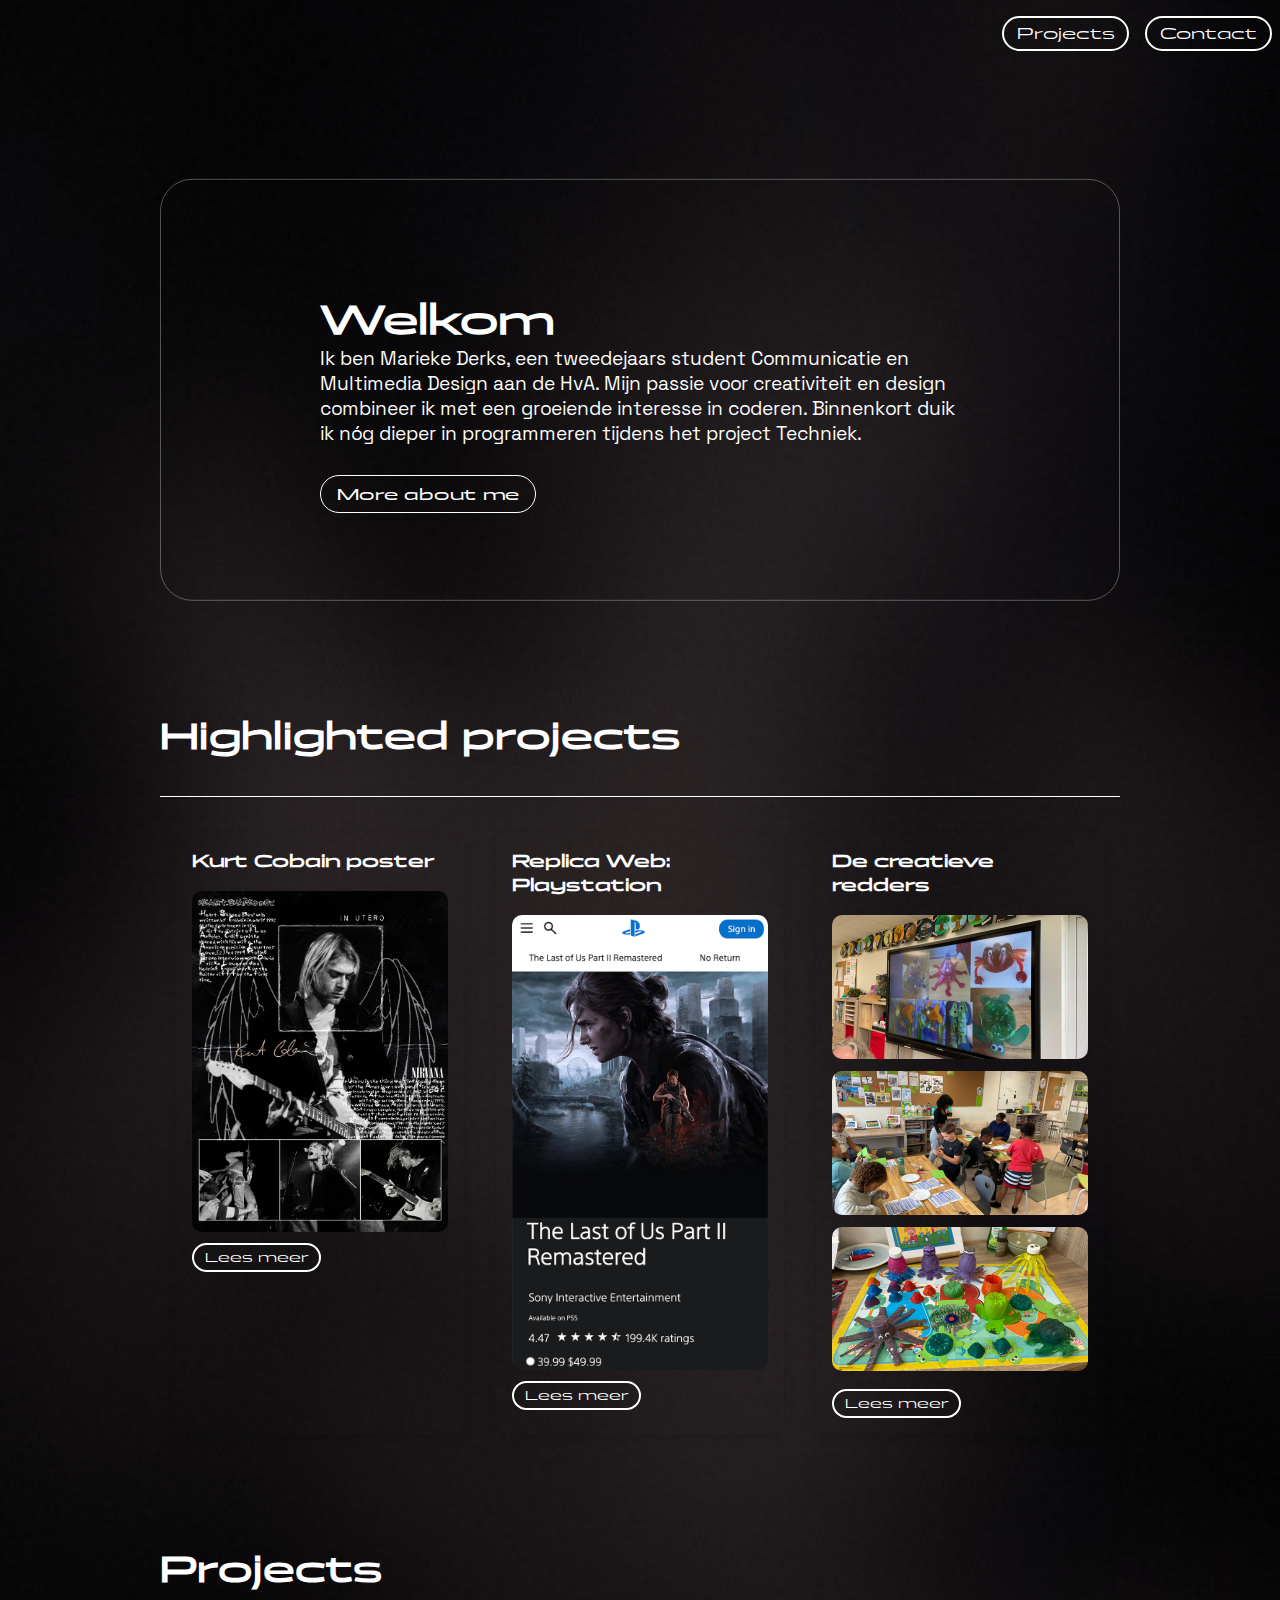
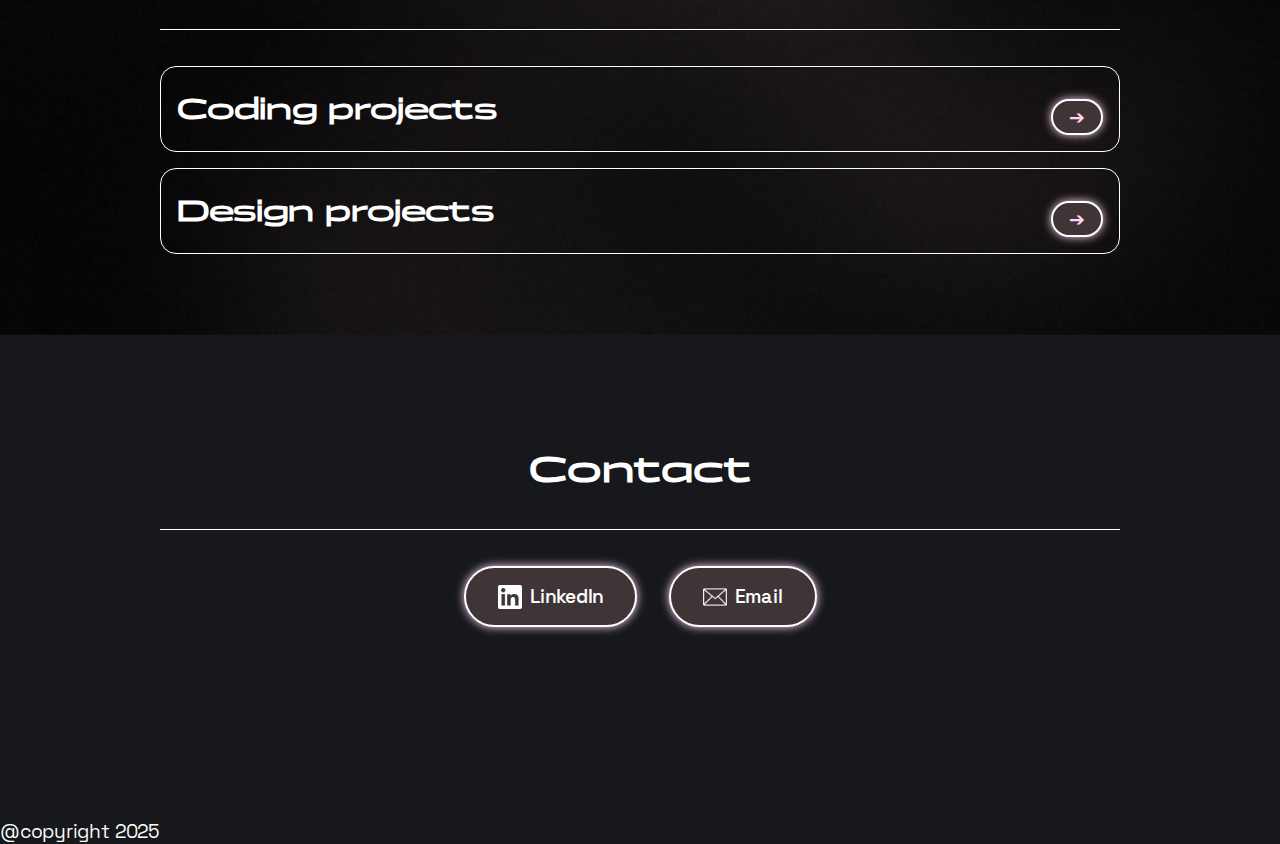
==== index.html @ bd94a8ba "gallery etc" ====
<!DOCTYPE html>
<html lang="en">
<head>
  <meta charset="UTF-8">
  <meta name="viewport" content="width=device-width, initial-scale=1.0">
  <title>Portfolio Marieke Derks</title>
  <link href="./styles/styles.css" rel="stylesheet">
</head>
<body>
  <header>
    <nav>
      <a href="#projects-section">Projects</a>
      <a href="#contact-section">Contact</a>
    </nav>
  </header>
  <main>
    <!--<section class="me">
      <div>
        <h1>Wie ben ik?</h1>
        <p>Hoi! Ik ben Marieke Derks, 19 jaar en tweedejaars student Communicatie en Multimedia Design aan de HvA. Mijn passie voor creativiteit en design combineer ik met een groeiende interesse in coderen. Binnenkort duik ik nóg dieper in programmeren tijdens het project Techniek.</p>
        <p>Ik haal inspiratie uit verhalen in cinema, boeken, games en muziek – alles wat een verhaal vertelt, fascineert me. Naast design en storytelling teken ik graag en leg ik momenten vast in mijn favoriete storymode games. Hieronder deel ik een paar van mijn favoriete captures. <br><br>Daarnaast beheer ik samen met anderen het social media account van mijn volleybalvereniging.</p>
      </div>
      <img class="profile" src="./images/cat-hat.jpg" alt="test">
    </section> -->

    <section class="intro">

      <video playsinline loop autoplay muted src="./media/intro-video.mp4"></video>
      <img src="#" alt="">
      <h1>Welkom</h1>
      <p>Ik ben Marieke Derks, een tweedejaars student Communicatie en Multimedia Design aan de HvA. Mijn passie voor creativiteit en design combineer ik met een groeiende interesse in coderen. Binnenkort duik ik nóg dieper in programmeren tijdens het project Techniek.</p>

      <a href="aboutme.html">More about me</a>

    </section>

    <!--<button id="toggle-carousel">My game captures</button>
    <div id="carousel-container" class="dropdown">
      <div class="carousel">
        <div class="carousel-item"><img src="./images/tlou-capture-bloater.JPG" alt="Hobby 1"></div>
        <div class="carousel-item"><img src="./images/tlou-capture-red.JPG" alt="Hobby 2"></div>
        <div class="carousel-item"><img src="./images/tlou-capture-wolf.JPG" alt="Hobby 3"></div>
        <div class="carousel-item"><img src="./images/rdr2-capture-horse.JPG" alt="Hobby 4"></div>
        <div class="carousel-item"><img src="./images/rdr2-capture-fire.JPG" alt="Hobby 5"></div>
        <div class="carousel-item"><img src="./images/rdr2-capture-fire2.JPG" alt="Hobby 6"></div>
        <div class="carousel-item"><img src="./images/rdr2-capture-moon.JPG" alt="Hobby 7"></div>
      </div>
      <button class="carousel-control prev">❮</button>
      <button class="carousel-control next">❯</button>
    </div>-->

    <section class="highlights">
      <h2>Highlighted projects</h2>
      <div class="projects">
        <div>
          <h3>Kurt Cobain poster</h3>
          <img src="./images/kurt-cobain_grunge.jpg" alt="kurt cobain poster">
          <button class="open-dialog" data-dialog="dialog-kurt">Lees meer</button>
          <dialog id="dialog-kurt" class="dialog">
            <div class="dialog-content">
              <button class="close-dialog">&times;</button>
              <h3>Kurt Cobain poster</h3>
              <p>Vak: Ontwerpgeschiedenis
                <br><br>Tijdens dit vak maakte ik een boekje vol theorie, opdrachten en sketchnotes over verschillende kunststromingen. Een van de opdrachten was het ontwerpen van een poster van een favoriete artiest binnen een gekozen stroming. Ik koos voor Kurt Cobain en creëerde een poster in de grunge-stijl. Dit ontwerp blijft een van mijn persoonlijke favorieten, en ik toon het hier met trots.</p>
            </div>
          </dialog>
        </div>
        <div>
          <h3>Replica Web: Playstation</h3>
          <img src="./images/playstation-replica.png" alt="my playstation site version">
          <button class="open-dialog" data-dialog="dialog-playstation">Lees meer</button>
          <dialog id="dialog-playstation" class="dialog">
            <div class="dialog-content">
              <button class="close-dialog">&times;</button>
              <h3>Replica Web: Playstation</h3>
              <p>Vak: Frontend development
                <br><br>In het tweede jaar van mijn studie combineerde ik HTML, CSS en JavaScript om een bestaande website na te maken. Ik koos de PlayStation-website, met de focus op de pagina's van de game The Last of Us. Ik begon met een mobiele versie en koos ervoor om de site responsive te maken, zodat deze op verschillende schermformaten goed functioneert. Dit project gaf mij een diepgaand inzicht in responsive design en de praktische toepassing ervan in moderne webontwikkeling.</p>
            </div>
          </dialog>
        </div>
        <div>
          <h3>De creatieve redders</h3>
          <img src="./images/workshop1.jpeg" alt="creatieve redders project">
          <img src="./images/workshop2.jpeg" alt="creatieve redders project">
          <img src="./images/workshop4.jpg" alt="creatieve redders project">
          <button class="open-dialog" data-dialog="dialog-redders">Lees meer</button>
          <dialog id="dialog-redders" class="dialog">
            <div class="dialog-content">
              <button class="close-dialog">&times;</button>
              <h3>De creatieve redders</h3>
              <p>Vak: Passieproject <br> <br>
                Het Passieproject was een unieke uitdaging, waarbij de focus minder lag op coderen of vormgeven en meer op conceptontwikkeling en prototyping. Samen met drie medestudenten ontwikkelde ik De Creatieve Redders, een initiatief om bovenbouwleerlingen op basisscholen te leren knutselen met afvalmaterialen. Ons doel was kinderen bewust te maken van duurzaamheid en hen aan te moedigen creativiteit in te zetten voor een goed doel.
                <br>Voor de uitvoering bezochten we een basisschool, waar we workshops gaven. Als eindexpositie transformeerden we een kleine kamer in een "zee" vol knutselwerken van afval, zoals dieren gemaakt van plastic. Deze tentoonstelling diende als inspiratie voor scholen om ons programma te adopteren. Het was een intens project van drie weken, maar een waar ik met trots op terugkijk.</p>
            </div>
          </dialog>
        </div>
      </div>
    </section>

    <section id="projects-section" class="allprojects">
      <h2>Projects</h2>

      <div>
        <h3>Coding projects</h3>
        <a href="code.html" class="button"></a>
      </div>

      <div>
        <h3>Design projects</h3>
        <a href="design.html" class="button"></a>
      </div>
    </section>

  </main>

  <footer>

    <section id="contact-section" class="contact">
      <h2>Contact</h2>
      <div class="contact-links">
        <a href="https://www.linkedin.com/in/marieke-derks" target="_blank" class="contact-link">
          <img src="./images/linked-in-white.png" alt="LinkedIn">
          <p>LinkedIn</p>
        </a>
        <a href="mailto:marieke.derks@example.com" class="contact-link">
          <img src="./images/mail-white-icon.png" alt="Email">
          <p>Email</p>
        </a>
      </div>

    </section>

    <p>@copyright 2025</p>

  </footer>

  <script defer src="./script/script.js"></script>
</body>
</html>
---- styles/styles.css ----
*,
::after,
::before {
  box-sizing: border-box;
  margin: 0;
  padding: 0
}
html {
  scroll-behavior: smooth
}
body {
  background-image: url('../images/background-dark.png');
  background-size: cover;
  background-repeat: no-repeat;
  background-attachment: fixed;
  color: #fff;
  opacity: 0;
  animation: fadeInUp 1s ease-in-out forwards
}
img {
  width: 100%
}
@font-face {
  font-family: Panchang-Extralight;
  src: url('../fonts/Panchang-Extralight.woff2') format('woff2'),url('../fonts/Panchang-Extralight.woff') format('woff'),url('../fonts/Panchang-Extralight.ttf') format('truetype');
  font-weight: 200;
  font-display: swap;
  font-style: normal
}
@font-face {
  font-family: Panchang-Light;
  src: url('../fonts/Panchang-Light.woff2') format('woff2'),url('../fonts/Panchang-Light.woff') format('woff'),url('../fonts/Panchang-Light.ttf') format('truetype');
  font-weight: 300;
  font-display: swap;
  font-style: normal
}
@font-face {
  font-family: Panchang-Regular;
  src: url('../fonts/Panchang-Regular.woff2') format('woff2'),url('../fonts/Panchang-Regular.woff') format('woff'),url('../fonts/Panchang-Regular.ttf') format('truetype');
  font-weight: 400;
  font-display: swap;
  font-style: normal
}
@font-face {
  font-family: Panchang-Medium;
  src: url('../fonts/Panchang-Medium.woff2') format('woff2'),url('../fonts/Panchang-Medium.woff') format('woff'),url('../fonts/Panchang-Medium.ttf') format('truetype');
  font-weight: 500;
  font-display: swap;
  font-style: normal
}
@font-face {
  font-family: Panchang-Semibold;
  src: url('../fonts/Panchang-Semibold.woff2') format('woff2'),url('../fonts/Panchang-Semibold.woff') format('woff'),url('../fonts/Panchang-Semibold.ttf') format('truetype');
  font-weight: 600;
  font-display: swap;
  font-style: normal
}
@font-face {
  font-family: Panchang-Bold;
  src: url('../fonts/Panchang-Bold.woff2') format('woff2'),url('../fonts/Panchang-Bold.woff') format('woff'),url('../fonts/Panchang-Bold.ttf') format('truetype');
  font-weight: 700;
  font-display: swap;
  font-style: normal
}
@font-face {
  font-family: Panchang-Extrabold;
  src: url('../fonts/Panchang-Extrabold.woff2') format('woff2'),url('../fonts/Panchang-Extrabold.woff') format('woff'),url('../fonts/Panchang-Extrabold.ttf') format('truetype');
  font-weight: 800;
  font-display: swap;
  font-style: normal
}
@font-face {
  font-family: Panchang-Variable;
  src: url('../fonts/Panchang-Variable.woff2') format('woff2'),url('../fonts/Panchang-Variable.woff') format('woff'),url('../fonts/Panchang-Variable.ttf') format('truetype');
  font-weight: 200 800;
  font-display: swap;
  font-style: normal
}
@font-face {
  font-family: SpaceGrotesk-Light;
  src: url('../fonts/SpaceGrotesk-Light.woff2') format('woff2'),url('../fonts/SpaceGrotesk-Light.woff') format('woff'),url('../fonts/SpaceGrotesk-Light.ttf') format('truetype');
  font-weight: 300;
  font-display: swap;
  font-style: normal
}
@font-face {
  font-family: SpaceGrotesk-Regular;
  src: url('../fonts/SpaceGrotesk-Regular.woff2') format('woff2'),url('../fonts/SpaceGrotesk-Regular.woff') format('woff'),url('../fonts/SpaceGrotesk-Regular.ttf') format('truetype');
  font-weight: 400;
  font-display: swap;
  font-style: normal
}
@font-face {
  font-family: SpaceGrotesk-Medium;
  src: url('../fonts/SpaceGrotesk-Medium.woff2') format('woff2'),url('../fonts/SpaceGrotesk-Medium.woff') format('woff'),url('../fonts/SpaceGrotesk-Medium.ttf') format('truetype');
  font-weight: 500;
  font-display: swap;
  font-style: normal
}
@font-face {
  font-family: SpaceGrotesk-SemiBold;
  src: url('../fonts/SpaceGrotesk-SemiBold.woff2') format('woff2'),url('../fonts/SpaceGrotesk-SemiBold.woff') format('woff'),url('../fonts/SpaceGrotesk-SemiBold.ttf') format('truetype');
  font-weight: 600;
  font-display: swap;
  font-style: normal
}
@font-face {
  font-family: SpaceGrotesk-Bold;
  src: url('../fonts/SpaceGrotesk-Bold.woff2') format('woff2'),url('../fonts/SpaceGrotesk-Bold.woff') format('woff'),url('../fonts/SpaceGrotesk-Bold.ttf') format('truetype');
  font-weight: 700;
  font-display: swap;
  font-style: normal
}
@font-face {
  font-family: SpaceGrotesk-Variable;
  src: url('../fonts/SpaceGrotesk-Variable.woff2') format('woff2'),url('../fonts/SpaceGrotesk-Variable.woff') format('woff'),url('../fonts/SpaceGrotesk-Variable.ttf') format('truetype');
  font-weight: 300 700;
  font-display: swap;
  font-style: normal
}
a.button,
button {
  background: 0 0;
  margin-top: .5em;
  border: 2px solid #fff;
  padding: .3em .8em;
  border-radius: 1.5em;
  color: #fff;
  text-decoration: none;
  transition: .3s
}
a.button:hover,
button:hover {
  background-color: #fff;
  color: #000
}
header nav {
  display: flex;
  justify-content: flex-end
}
header nav a {
  font-family: Panchang-Regular,Arial;
  font-size: 1em;
  background: 0 0;
  border: 2px solid #fff;
  margin: 1em .5em;
  padding: .3em .8em;
  border-radius: 1.5em;
  color: #fff;
  text-decoration: none;
  transition: .3s
}
header nav a:hover {
  background-color: #fff;
  color: #000
}
header nav .home-button {
  margin-right: auto
}
.home-button a:hover {
  color: #000
}
.home-button a {
  text-decoration: none;
  color: #fff;
  border: none;
  padding: 0
}
@media (max-width:768px) {
  header nav {
    margin: .5em
  }
  header nav a {
    margin: .5em .3em;
    padding: .5em .8em
  }
  header nav .home-button {
    margin-left: 0
  }
}
@media (max-width:375px) {
  header nav a {
    font-size: .875em;
    padding: .3em .6em;
    margin: .3em .2em
  }
  a.button,
  button {
    font-size: .875em;
    padding: .3em .6em
  }
}
h1,
h2,
h3 {
  font-family: Panchang-Medium ,Arial;
}
h1 {
  font-size: clamp(1.25rem, 3vw + 1rem, 2.5rem)
}
h2 {
  font-size: clamp(1.125rem, 2.5vw + 1rem, 2.25rem)
}
h3 {
  font-size: clamp(1rem, 2.5vw + .5rem, 1.8rem)
}
p {
  font-family: SpaceGrotesk-Regular,Arial;
  font-size: clamp(.875rem, 2vw + .5rem, 1.2rem)
}
button {
  font-family: Panchang-Regular,Arial
}
.intro{
  position: relative;
  padding: 6em 10em;
  border-radius: 3em;
}
.intro p{
  margin-bottom: 2em;
}

.intro a{
  text-decoration: none;
  font-family: Panchang-Medium, Arial;
  border: 1px solid #fff;
  border-radius: 2em;
  padding: .5em 1em;
  color: #fff;
  transition: 300ms;
}

.intro a:hover{
  background-color: #fff;
  color: #000;
}

.intro video{
  position: absolute;
  top: 50%;
  left: 50%;
  transform: translate(-50%, -50%);
  width: 100%;
  height: 100%;
  object-fit: cover;
  z-index: -1;
  opacity: 0.3;
  border-radius: 2em;
  border: 1px solid #fff;
}

@media (max-width: 768px) {
  .intro {
    padding: 4em 2em;
    border-radius: 2em;
  }

  .intro p {
    margin-bottom: 1.5em;
  }

  .intro a {
    padding: .4em .8em;
  }

  .intro video {
    border-radius: 2em;
  }
}

@media (max-width: 375px) {
  .intro {
    padding: 3em 2em;
    border-radius: 1em;
  }

  .intro p {
    margin-bottom: 1em;
  }

  .intro a {
    padding: .3em .6em;
    font-size: .8em;
  }

  .intro video {
    border-radius: 1em;
  }
}

.gallery{
  display: grid;
  grid-template-columns: repeat(2, 1fr);
  grid-template-rows: repeat(3, 1fr);
  grid-column-gap: 0px;
  grid-row-gap: 0px;
}

.gallery img{
  width: 50%;
}

* {
  margin: 0;
  padding: 0;
  box-sizing: border-box;
}
body {
  font-family: "Space Grotesk", sans-serif;
  background-color: #16181b;
}
.container {
  display: flex;
  align-items: center;
  justify-content: center;
  gap: 3rem;
  flex-flow: column;
  position: relative;
  padding: 5em 10em;
  margin: 0;
}
.carousel2 {
  display: flex;
  flex-wrap: nowrap;
  justify-content: center;
  align-items: center;
  transform-style: preserve-3d;
  transform: perspective(1000px);
}
.carousel2 .item {
  width: 20%;
  height: 250px;
  max-width: 250px;
  /* background-color: white; */
  margin: 2px;
  transition: 0.5s;
  object-fit: cover;
  filter: brightness(1);
}
.carousel2 .item:hover {
  filter: brightness(1);
  transform: translateZ(170px) scaleY(1.2);
  
}
.carousel2 .item:hover + * {
  filter: brightness(0.6);
  transform: translateZ(120px) rotateY(25deg);
}
.carousel2 .item:hover + * + * {
  filter: brightness(0.4);
  transform: translateZ(50px) rotateY(15deg);
}
.carousel2 .item:has(+ *:hover) {
  filter: brightness(0.6);
  transform: translateZ(120px) rotateY(-25deg);
}
.carousel2 .item:has(+ * + *:hover) {
  filter: brightness(0.4);
  transform: translateZ(50px) rotateY(-15deg);
}


.gallery img:nth-of-type(1){
  grid-area: 1 / 2 / 2 / 3;
}

.gallery img:nth-of-type(2){
  grid-area: 1 / 1 / 4 / 2;
}

.gallery img:nth-of-type(3){
  grid-area: 2 / 2 / 3 / 3;
}

.gallery img:nth-of-type(4){
  grid-area: 3 / 2 / 4 / 3;
}



.me {
  margin: 5em 10em;
  margin-bottom: 2em;
  position: relative;
  display: flex;
  align-items: center;
  justify-content: space-between
}
.me p {
  margin-top: 1em
}
.me button {
  background: 0 0;
  border: 2px solid #fff;
  margin: 1.5em 0;
  padding: .5em 1em;
  border-radius: 1.5em;
  color: #fff;
  transition: .3s;
  position: relative;
  cursor: pointer
}
.me .profile {
  max-width: 200px;
  border-radius: 50%;
  margin-left: 2em
}
#carousel-container {
  margin: 1em 10em
}
#toggle-carousel {
  margin: 0 12em
}
@media (max-width:768px) {
  .me, .intro {
    margin: 2em;
    flex-direction: column;
    align-items: center
  }
  .me > .profile {
    margin-top: 2em;
    margin-left: 0em;
    margin-bottom: 1em
  }
  .me button {
    margin: 1em 0;
    padding: .5em
  }
  #carousel-container,
  #toggle-carousel {
    margin: 2em
  }
  .carousel-item img {
    width: 100%;
    height: auto
  }
  .highlights {
    flex-direction: column;
    margin: 2em
  }
  .highlights div {
    margin: 1em 0
  }
}

#toggle-carousel {
  background: 0 0;
  border: 2px solid #fff;
  padding: .5em 1em;
  border-radius: 1.5em;
  color: #fff;
  transition: .3s;
  position: relative;
  cursor: pointer;
  display: flex;
  align-items: center;
  justify-content: space-between
}
#toggle-carousel::after {
  content: '';
  border: solid #fff;
  border-width: 0 2px 2px 0;
  display: inline-block;
  padding: 3px;
  margin-left: .5em;
  transform: rotate(-135deg)
}
#toggle-carousel.active {
  background-color: #fff;
  color: #000
}
#toggle-carousel.active::after {
  transform: rotate(45deg);
  border-color: #000
}
.dropdown {
  display: none;
  position: relative;
  margin-top: 1em;
  opacity: 0;
  transform: translateY(-20px);
  transition: opacity .5s ease-in-out,transform .5s ease-in-out
}
.dropdown.active {
  display: block;
  opacity: 1;
  transform: translateY(0)
}
.carousel {
  display: flex;
  overflow: hidden;
  width: 100%;
  position: relative
}
.carousel-item {
  min-width: 100%;
  transition: transform .5s ease
}
.carousel-control {
  background: 0 0;
  border: 2px solid #fff;
  color: #fff;
  padding: .5em 1em;
  border-radius: 1.5em;
  transition: .3s;
  position: absolute;
  top: 50%;
  transform: translateY(-50%);
  cursor: pointer;
  z-index: 1
}
.carousel-control:hover {
  background-color: #fff;
  color: #000
}
.carousel-control.prev {
  left: 0
}
.carousel-control.next {
  right: 0
}
@keyframes fadeInUp {
  from {
    opacity: 0;
    transform: translateY(20px)
  }
  to {
    opacity: 1;
    transform: translateY(0)
  }
}
section {
  margin: 5em 10em;
  margin-top: 7em
}
.highlights h2 {
  margin-bottom: 1em;
  border-bottom: 1px solid #fff;
  padding-bottom: 1em
}
.highlights h3 {
  font-size: 1.1em;
  margin-bottom: 1em
}
.highlights .projects {
  display: flex;
  justify-content: space-between
}
.highlights .projects > div {
  flex: 1;
  margin: 0 1em;
  padding: 1em;
  border-radius: 10px;
  box-shadow: 0 4px 8px rgba(0,0,0,.1);
  transition: transform .3s ease,box-shadow .3s ease,background-color .3s ease
}
.highlights .projects > div:hover {
  transform: translateY(-10px);
  box-shadow: 0 8px 16px rgba(0,0,0,.2);
  background-color: rgba(255,255,255,.1)
}
.highlights img {
  width: 100%;
  border-radius: 10px
}
.highlights .projects > div:nth-of-type(3) img {
  margin-bottom: .5em
}
@media (max-width:768px) {
  .me {
    margin: 2em;
    flex-direction: column;
    align-items: flex-start
  }
  .me button {
    margin: 1em 0;
    padding: .5em
  }
  #carousel-container,
  #toggle-carousel {
    margin: 2em
  }
  .carousel-item img {
    width: 100%;
    height: auto
  }
  .highlights {
    margin: 2em
  }
  .highlights .projects {
    flex-direction: column
  }
  .highlights .projects > div {
    margin: 1em 0
  }
  .allprojects {
    margin: 2em
  }
  .codeprojects {
    margin: 2em
  }
  .codeprojects div {
    flex-direction: column;
    align-items: flex-start
  }
  .codeprojects button {
    margin-top: 1em;
    width: auto;
    text-align: center
  }
}
dialog::backdrop {
  background: rgba(0,0,0,.5)
}
@keyframes dialogFadeIn {
  from {
    opacity: 0
  }
  to {
    opacity: 1
  }
}
@keyframes dialogFadeOut {
  from {
    opacity: 1
  }
  to {
    opacity: 0
  }
}
.dialog {
  background: #3f3536;
  color: #fff;
  border: 1px solid #fff;
  border-radius: 10px;
  padding: 2em;
  box-shadow: 0 0 10px #ffd4f7,0 4px 8px rgba(0,0,0,.1);
  position: fixed;
  top: 50%;
  left: 50%;
  transform: translate(-50%,-50%);
  animation: dialogFadeIn 0.3s ease-out;
  width: clamp(300px,80%,600px)
}
.dialog[closing] {
  animation: dialogFadeOut 0.3s ease-out
}
.dialog-content {
  position: relative
}
.close-dialog {
  display: inline-block;
  background: #3f3536;
  padding: .2em .5em;
  border-radius: 1.5em;
  color: #fff;
  text-decoration: none;
  transition: .3s;
  position: absolute;
  top: -40px;
  right: -25px;
  cursor: pointer;
  font-size: 1.5em;
  border: none
}
.close-dialog:hover {
  color: #ffd4f7;
  background: 0 0
}
body.dialog-open {
  overflow: hidden
}
.allprojects h2 {
  margin-bottom: 1em;
  border-bottom: 1px solid #fff;
  padding-bottom: 1em
}
.allprojects {
  margin: 5em 10em;
  margin-top: 7em
}
.allprojects h2 {
  margin-bottom: 1em;
  border-bottom: 1px solid #fff;
  padding-bottom: 1em
}
.allprojects div {
  padding: 1em;
  font-family: Panchang-Medium,Arial;
  margin-bottom: 1em;
  border: 1px solid #fff;
  display: flex;
  justify-content: space-between;
  align-items: center;
  border-radius: 1em;
  transition: transform .3s ease,box-shadow .3s ease,background-color .3s ease
}
.allprojects div:hover {
  transform: scale(1.05);
  box-shadow: 0 8px 16px rgba(0,0,0,.2);
  background-color: rgba(255,255,255,.1)
}
.allprojects a {
  display: inline-block;
  background: #3f3536;
  border: 2px solid #fff;
  padding: 1em 1.5em;
  border-radius: 1.5em;
  color: #fff;
  text-decoration: none;
  transition: .3s;
  margin-top: 1em;
  margin-left: auto;
  position: relative;
  box-shadow: 0 0 10px #ffd4f7
}
.allprojects a::after {
  content: '➔';
  font-size: 1.2em;
  position: absolute;
  top: 50%;
  left: 50%;
  transform: translate(-50%,-50%);
  color: #ffd4f7
}
.allprojects a:hover {
  background-color: #fff;
  color: #000;
  box-shadow: 0 0 20px #ffd4f7
}
@media (max-width:768px) {
  .allprojects {
    margin: 2em
  }
  .codeprojects {
    margin: 2em
  }
  .codeprojects div {
    flex-direction: column;
    align-items: flex-start
  }
  .codeprojects button {
    margin-top: 1em;
    width: auto;
    text-align: center
  }
}
.contact {
  margin: 12em 10em;
  text-align: center
}
.contact h2 {
  margin-bottom: 1em;
  border-bottom: 1px solid #fff;
  padding-bottom: 1em
}
.contact-links {
  display: flex;
  justify-content: center;
  gap: 2em
}
.contact p {
  font-family: SpaceGrotesk-SemiBold,Arial;
  font-size: 1.2em
}
.contact-link {
  display: flex;
  align-items: center;
  background: #3f3536;
  border: 2px solid #fff;
  padding: 1em 2em;
  border-radius: 2em;
  color: #fff;
  text-decoration: none;
  transition: .3s;
  box-shadow: 0 0 10px #ffd4f7
}
.contact-link img {
  width: 24px;
  height: 24px;
  margin-right: .5em
}
.contact-link:hover {
  color: #ffd4f7;
  box-shadow: 0 0 20px #ffd4f7;
  transform: scale(1.05)
}
@media (max-width:768px) {
  .me {
    margin: 2em;
    flex-direction: column;
    align-items: flex-start
  }
  .me button {
    margin: 1em 0;
    padding: .5em
  }
  #carousel-container,
  #toggle-carousel {
    margin: 2em
  }
  .carousel-item img {
    width: 100%;
    height: auto
  }
  .highlights {
    margin: 2em
  }
  .highlights .projects {
    flex-direction: column
  }
  .highlights .projects > div {
    margin: 1em 0
  }
  .allprojects {
    margin: 2em
  }
  .contact {
    margin: 2em
  }
  .contact h2 {
    font-size: 1.5em;
    padding-bottom: 0.5em
  }
  .contact-links {
    flex-direction: column;
    gap: 1em
  }
  .contact-link {
    padding: 1em;
    width: auto;
    justify-content: center
  }
  .contact-link img {
    margin-right: .5em
  }
}
.code-projects nav a {
  text-decoration: none;
  color: #fff
}
.code-projects nav a:hover {
  color: #000
}
@media (max-width:768px) {
  .intro-code {
    margin: 5em 2em
  }
}
.code-projects h3 {
  font-family: Panchang-Medium,Arial;
  font-size: 1em
}
.project-container {
  display: flex;
  flex-direction: column;
  padding: 1em;
  padding-bottom: 0;
  margin-bottom: 0;
  font-family: Panchang-Medium,Arial;
  margin-bottom: 1em;
  border: 1px solid #fff;
  display: flex;
  flex-direction: column;
  justify-content: center;
  border-radius: 1em;
  transition: transform .3s ease,box-shadow .3s ease,background-color .3s ease
}
.project-container h3 {
  font-size: clamp(1rem, 2.5vw, 1.5rem)
}
.project-container:hover {
  box-shadow: 0 8px 16px rgba(0,0,0,.2);
  background-color: rgba(255,255,255,.1)
}
.project-container button {
  display: inline-block;
  background: #3f3536;
  border: 2px solid #fff;
  padding: 1em 1.5em;
  border-radius: 1.5em;
  color: #fff;
  text-decoration: none;
  transition: .3s;
  box-shadow: 0 0 10px #ffd4f7
}
.project-container button:hover {
  background-color: #fff;
  color: #000;
  box-shadow: 0 0 20px #ffd4f7
}
.project-info,
.project-info2,
.project-info3,
.project-info4 {
  height: 0;
  overflow: hidden;
  transition: height .3s ease,opacity .3s ease;
  margin-bottom: 1em;
  opacity: 0
}
.project-info.visible,
.project-info2.visible,
.project-info3.visible,
.project-info4.visible {
  opacity: 1
}
.project-info img,
.project-info2 img,
.project-info3 img,
.project-info4 img {
  width: 100%;
  max-width: 500px;
  border-radius: 10px;
  margin-bottom: 1em;
  display: block;
  margin-left: auto;
  margin-right: auto
}
.project-info2 img {
  width: 100%;
  max-width: 300px;
  border-radius: 10px;
  margin-bottom: 1em;
  display: block;
  margin-left: auto;
  margin-right: auto
}
.flex-row {
  display: flex;
  flex-direction: row;
  justify-content: space-between;
  align-items: center;
  margin-bottom: 1em
}
@media (max-width:768px) {
  .flex-row {
    flex-direction: column;
    align-items: flex-start
  }
  .flex-row button {
    margin-top: 1em;
    width: auto;
    text-align: center
  }
}
@media (max-width:768px) {
  .code-projects {
    margin: 2em
  }
  .code-projects .project-container {
    flex-direction: column;
    align-items: flex-start
  }
  .code-projects .project-container button {
    margin-top: 1em;
    width: auto;
    text-align: center
  }
  .code-projects .project-info,
  .code-projects .project-info2,
  .code-projects .project-info3,
  .code-projects .project-info4 {
    margin-bottom: 1em
  }
  .project-container button {
    top: -9px
  }
}
@media (max-width:375px) {
  .project-container h3 {
    font-size: clamp(.8rem, 2vw, 1.2rem)
  }
  .project-container button {
    padding: .3em .8em;
    font-size: .8rem
  }
}
.design-projects {
  margin: 5em 10em;
  margin-top: 7em
}
.design-projects h2 {
  margin-bottom: 1em;
  border-bottom: 1px solid #fff;
  padding-bottom: 1em
}
.design-projects .project-container {
  font-family: Panchang-Medium,Arial;
  margin-bottom: 1em;
  border: 1px solid #fff;
  display: flex;
  flex-direction: column;
  justify-content: center;
  border-radius: 1em;
  transition: transform .3s ease,box-shadow .3s ease,background-color .3s ease
}
.design-projects .project-container:hover {
  box-shadow: 0 8px 16px rgba(0,0,0,.2);
  background-color: rgba(255,255,255,.1)
}
.design-projects .project-container h3 {
  font-size: clamp(1rem, 2.5vw, 1.5rem)
}
.design-projects .project-container button {
  display: inline-block;
  background: #3f3536;
  border: 2px solid #fff;
  padding: 1em 1.5em;
  border-radius: 1.5em;
  color: #fff;
  text-decoration: none;
  transition: .3s;
  box-shadow: 0 0 10px #ffd4f7
}
.design-projects .project-container button:hover {
  background-color: #fff;
  color: #000;
  box-shadow: 0 0 20px #ffd4f7
}
.design-projects .project-info,
.design-projects .project-info2,
.design-projects .project-info3,
.design-projects .project-info4 {
  height: 0;
  overflow: hidden;
  transition: height .3s ease,opacity .3s ease;
  margin-bottom: 1em;
  opacity: 0
}
.design-projects .project-info.visible,
.design-projects .project-info2.visible,
.design-projects .project-info3.visible,
.design-projects .project-info4.visible {
  opacity: 1
}
.design-projects .project-info img,
.design-projects .project-info2 img,
.design-projects .project-info3 img,
.design-projects .project-info4 img {
  width: 100%;
  max-width: 500px;
  border-radius: 10px;
  margin-bottom: 1em;
  display: block;
  margin-left: auto;
  margin-right: auto
}
.design-projects .project-info2 img {
  width: 100%;
  max-width: 300px;
  border-radius: 10px;
  margin-bottom: 1em;
  display: block;
  margin-left: auto;
  margin-right: auto
}
@media (max-width:768px) {
  .project-info img:nth-of-type(2) {
    display: none
  }
}
@media (max-width:768px) {
  .design-projects {
    margin: 2em
  }
  .design-projects .project-container {
    flex-direction: column;
    align-items: flex-start
  }
  .design-projects .project-container button {
    margin-top: 1em;
    width: auto;
    text-align: center
  }
  .design-projects .project-info,
  .design-projects .project-info2,
  .design-projects .project-info3,
  .design-projects .project-info4 {
    margin-bottom: 1em
  }
}
.intro-design {
  margin: 5em 10em;
  margin-top: 7em
}
@media (max-width:768px) {
  .intro-design {
    margin: 5em 2em
  }
}
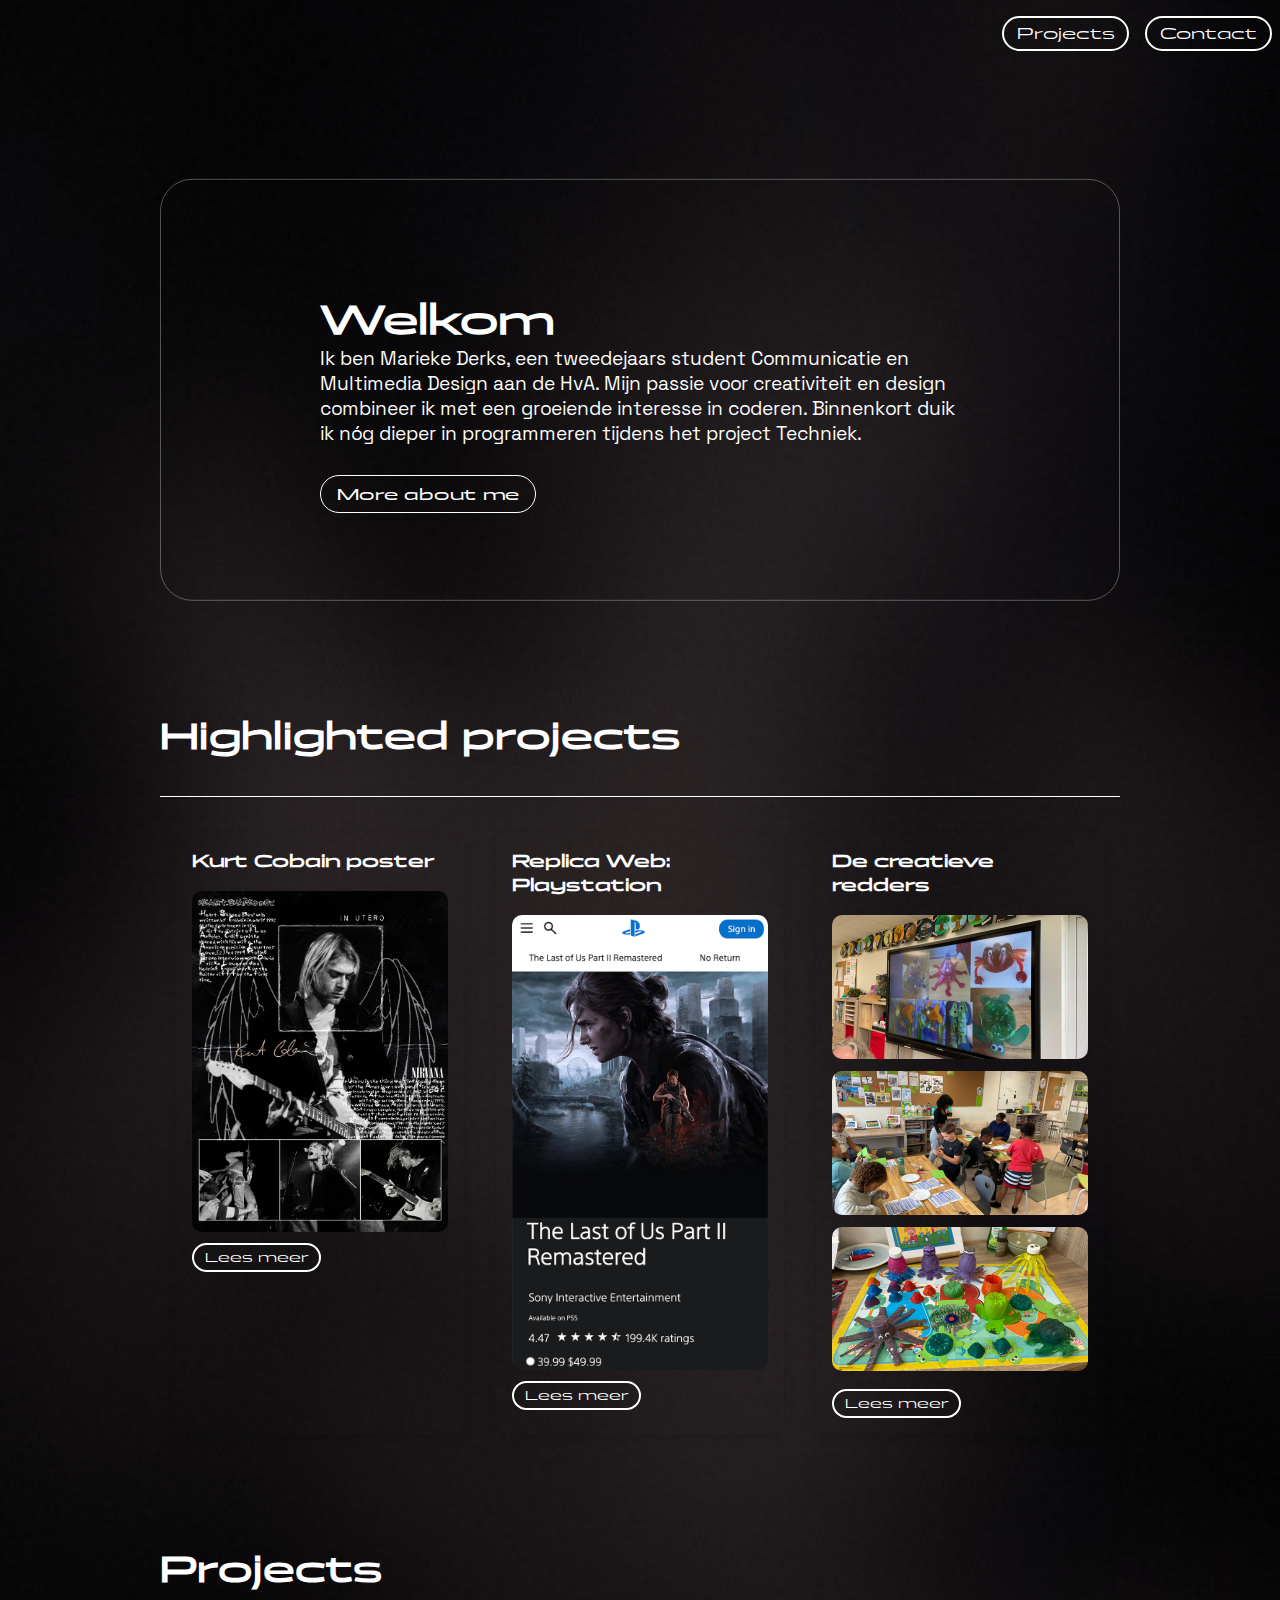
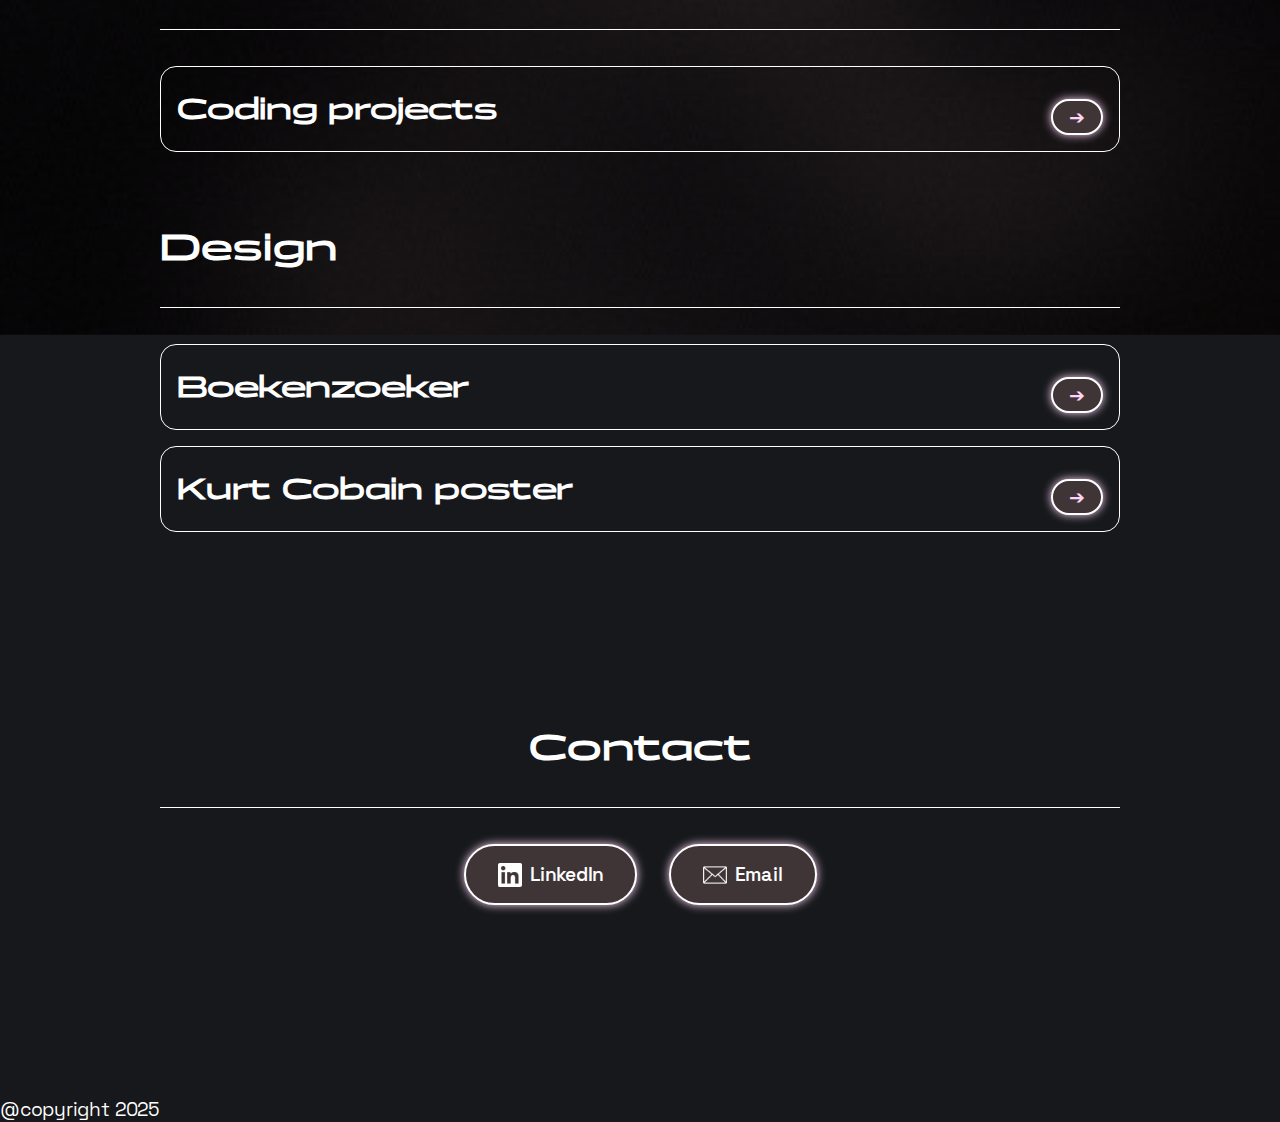
==== commit aa68aaab: "start design project pages" ====
--- a/index.html
+++ b/index.html
@@ -105,11 +105,19 @@
         <a href="code.html" class="button"></a>
       </div>
 
+      <h2>Design</h2>
+      
       <div>
-        <h3>Design projects</h3>
-        <a href="design.html" class="button"></a>
+        <h3>Boekenzoeker</h3>
+        <a href="boekenzoeker.html" class="button"></a>
+      </div>
+
+      <div>
+        <h3>Kurt Cobain poster</h3>
+        <a href="poster.html" class="button"></a>
       </div>
     </section>
+
 
   </main>
 
--- a/styles/styles.css
+++ b/styles/styles.css
@@ -675,6 +675,10 @@
   border-bottom: 1px solid #fff;
   padding-bottom: 1em
 }
+
+.allprojects h2:nth-of-type(2) {
+  margin-top: 2em;
+}
 .allprojects {
   margin: 5em 10em;
   margin-top: 7em
@@ -976,116 +980,56 @@
     font-size: .8rem
   }
 }
-.design-projects {
-  margin: 5em 10em;
-  margin-top: 7em
-}
-.design-projects h2 {
-  margin-bottom: 1em;
-  border-bottom: 1px solid #fff;
-  padding-bottom: 1em
-}
-.design-projects .project-container {
-  font-family: Panchang-Medium,Arial;
-  margin-bottom: 1em;
-  border: 1px solid #fff;
-  display: flex;
-  flex-direction: column;
-  justify-content: center;
-  border-radius: 1em;
-  transition: transform .3s ease,box-shadow .3s ease,background-color .3s ease
-}
-.design-projects .project-container:hover {
-  box-shadow: 0 8px 16px rgba(0,0,0,.2);
-  background-color: rgba(255,255,255,.1)
-}
-.design-projects .project-container h3 {
-  font-size: clamp(1rem, 2.5vw, 1.5rem)
-}
-.design-projects .project-container button {
-  display: inline-block;
-  background: #3f3536;
+
+header.design nav {
+  display: flex;
+  justify-content: flex-end;
+}
+header.design nav a {
+  font-family: Panchang-Regular, Arial;
+  font-size: 1em;
+  background: 0 0;
   border: 2px solid #fff;
-  padding: 1em 1.5em;
+  margin: 1em .5em;
+  padding: .3em .8em;
   border-radius: 1.5em;
   color: #fff;
   text-decoration: none;
   transition: .3s;
-  box-shadow: 0 0 10px #ffd4f7
-}
-.design-projects .project-container button:hover {
+}
+header.design nav a:hover {
   background-color: #fff;
   color: #000;
-  box-shadow: 0 0 20px #ffd4f7
-}
-.design-projects .project-info,
-.design-projects .project-info2,
-.design-projects .project-info3,
-.design-projects .project-info4 {
-  height: 0;
-  overflow: hidden;
-  transition: height .3s ease,opacity .3s ease;
-  margin-bottom: 1em;
-  opacity: 0
-}
-.design-projects .project-info.visible,
-.design-projects .project-info2.visible,
-.design-projects .project-info3.visible,
-.design-projects .project-info4.visible {
-  opacity: 1
-}
-.design-projects .project-info img,
-.design-projects .project-info2 img,
-.design-projects .project-info3 img,
-.design-projects .project-info4 img {
-  width: 100%;
-  max-width: 500px;
-  border-radius: 10px;
-  margin-bottom: 1em;
-  display: block;
-  margin-left: auto;
-  margin-right: auto
-}
-.design-projects .project-info2 img {
-  width: 100%;
-  max-width: 300px;
-  border-radius: 10px;
-  margin-bottom: 1em;
-  display: block;
-  margin-left: auto;
-  margin-right: auto
-}
-@media (max-width:768px) {
-  .project-info img:nth-of-type(2) {
-    display: none
-  }
-}
-@media (max-width:768px) {
-  .design-projects {
-    margin: 2em
-  }
-  .design-projects .project-container {
-    flex-direction: column;
-    align-items: flex-start
-  }
-  .design-projects .project-container button {
-    margin-top: 1em;
-    width: auto;
-    text-align: center
-  }
-  .design-projects .project-info,
-  .design-projects .project-info2,
-  .design-projects .project-info3,
-  .design-projects .project-info4 {
-    margin-bottom: 1em
-  }
-}
-.intro-design {
-  margin: 5em 10em;
-  margin-top: 7em
-}
-@media (max-width:768px) {
-  .intro-design {
-    margin: 5em 2em
-  }
+}
+header.design nav .home-button {
+  margin-right: auto;
+}
+.home-button a:hover {
+  color: #000;
+}
+.home-button a {
+  text-decoration: none;
+  color: #fff;
+  border: none;
+  padding: 0;
+}
+
+.project-details{
+  display: flex;
+  flex-direction: row;
+}
+
+.project-details img{
+  width: 50%;
+  margin: 0 2em;
+  border-radius: 1em;
+}
+
+.poster{
+  width: 30%;;
+}
+
+.design-title{
+  margin-left: 4.5em;
+  margin-top: 2em ;
 }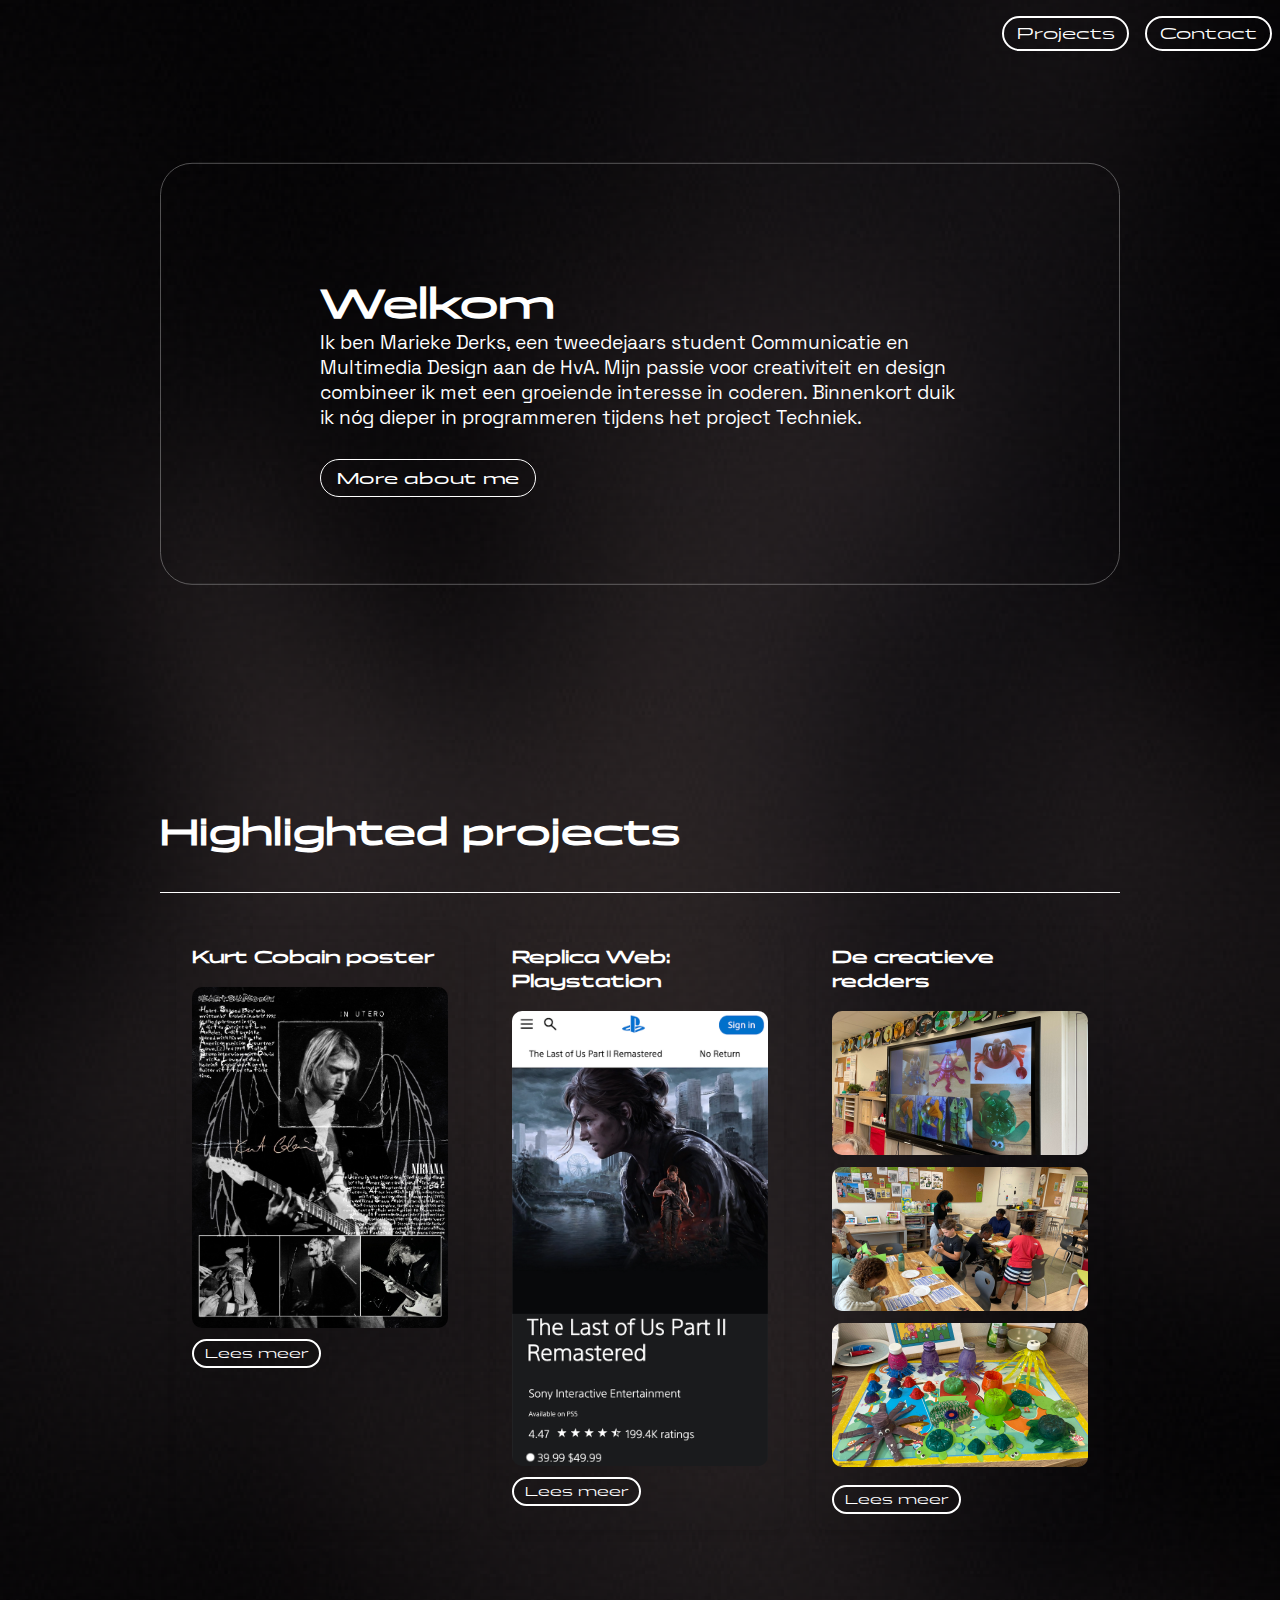
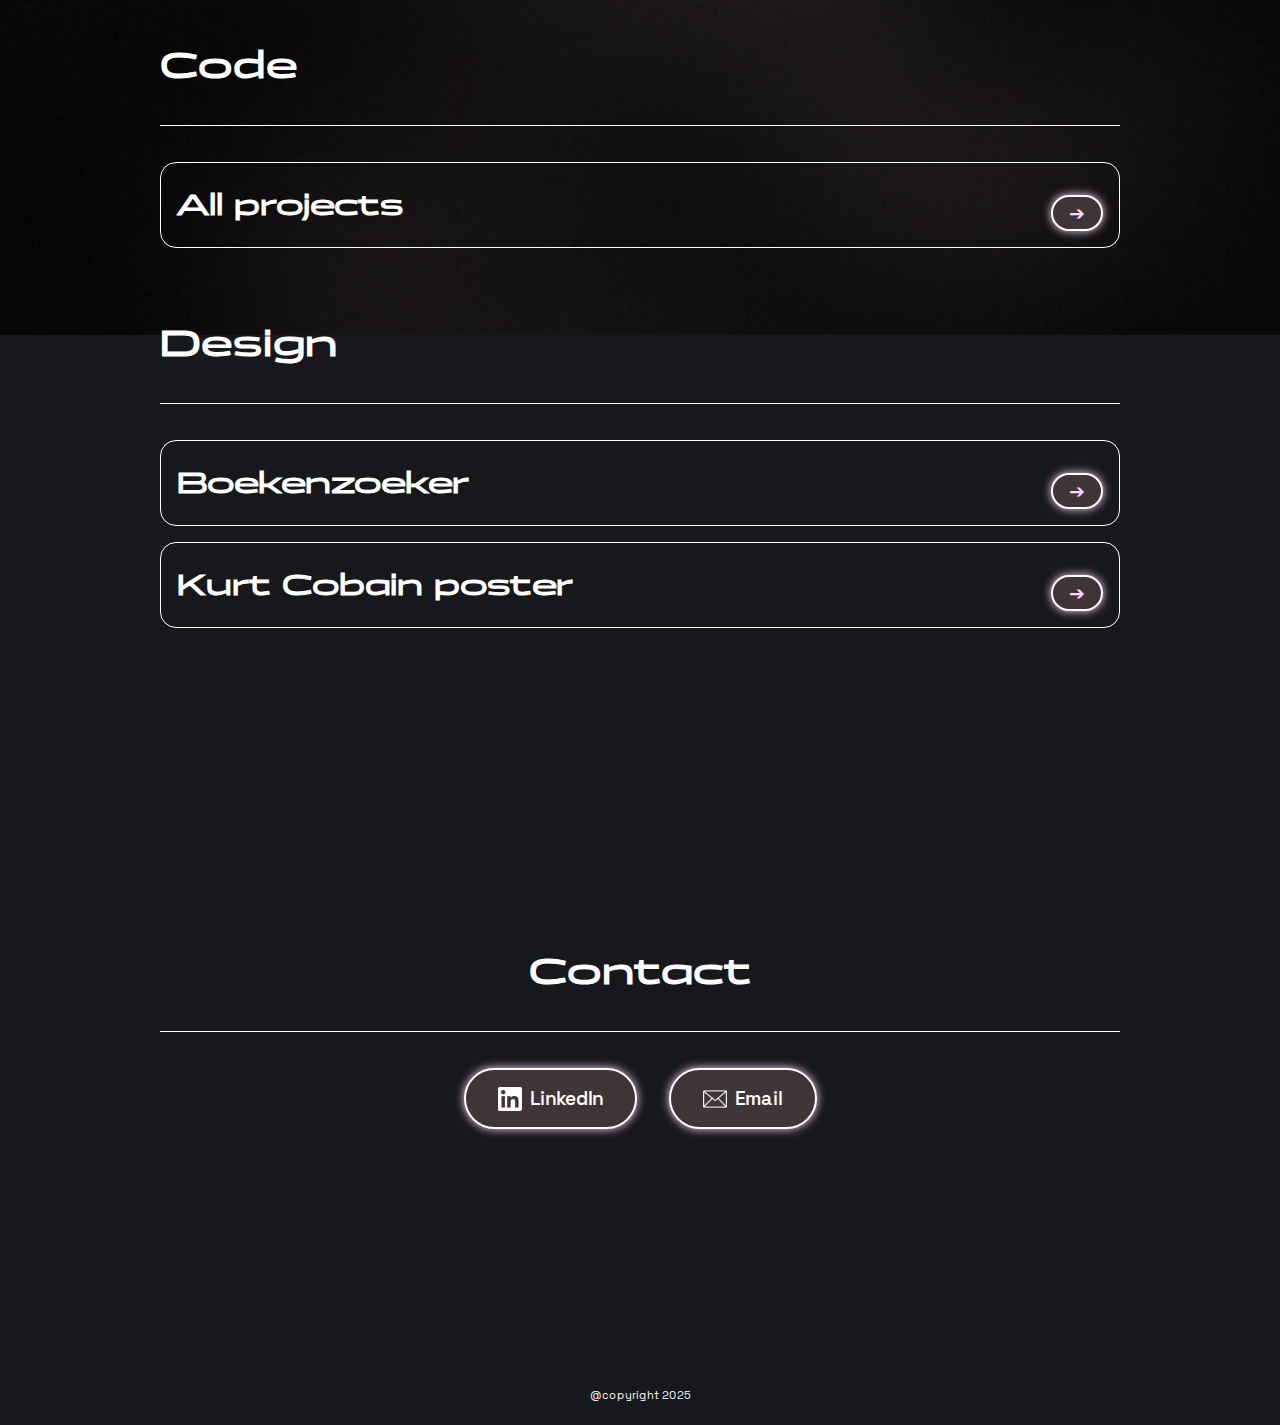
==== commit 64b68bcd: "idk maar gaat nie lekker" ====
--- a/index.html
+++ b/index.html
@@ -98,10 +98,10 @@
     </section>
 
     <section id="projects-section" class="allprojects">
-      <h2>Projects</h2>
+      <h2>Code</h2>
 
       <div>
-        <h3>Coding projects</h3>
+        <h3>All projects</h3>
         <a href="code.html" class="button"></a>
       </div>
 
@@ -138,7 +138,7 @@
 
     </section>
 
-    <p>@copyright 2025</p>
+    <p class="copyright">@copyright 2025</p>
 
   </footer>
 
--- a/styles/styles.css
+++ b/styles/styles.css
@@ -215,6 +215,7 @@
   position: relative;
   padding: 6em 10em;
   border-radius: 3em;
+  margin-top: 6em !important;
 }
 .intro p{
   margin-bottom: 2em;
@@ -359,6 +360,28 @@
   transform: translateZ(50px) rotateY(-15deg);
 }
 
+.container .item {
+  width: 20%;
+  height: 250px;
+  max-width: 250px;
+  /* ...existing code... */
+}
+
+@media (max-width: 768px) {
+  .container .item {
+    width: 60%;
+    height: auto;
+    max-width: none;
+  }
+}
+
+@media (max-width: 375px) {
+  .container .item {
+    width: 80%;
+    height: auto;
+    max-width: none;
+  }
+}
 
 .gallery img:nth-of-type(1){
   grid-area: 1 / 2 / 2 / 3;
@@ -375,8 +398,6 @@
 .gallery img:nth-of-type(4){
   grid-area: 3 / 2 / 4 / 3;
 }
-
-
 
 .me {
   margin: 5em 10em;
@@ -533,6 +554,12 @@
   margin: 5em 10em;
   margin-top: 7em
 }
+
+.highlights{
+  padding-top: 7em;
+}
+
+
 .highlights h2 {
   margin-bottom: 1em;
   border-bottom: 1px solid #fff;
@@ -751,7 +778,8 @@
 }
 .contact {
   margin: 12em 10em;
-  text-align: center
+  text-align: center;
+  padding-top: 8em;
 }
 .contact h2 {
   margin-bottom: 1em;
@@ -1032,4 +1060,80 @@
 .design-title{
   margin-left: 4.5em;
   margin-top: 2em ;
-}+}
+
+.project-imgs{
+  display: flex;
+  flex-direction: row;
+  gap: 1em;
+}
+
+.project-imgs img{
+  width: 33%;
+  height: auto;
+  border-radius: 1em;
+}
+
+@media (max-width:768px) {
+  .project-details {
+    flex-direction: column;
+    flex: 1;
+    margin: 2em 4em;
+}
+
+  .project-details img {
+    width: 100%;
+    margin: 0;
+    margin-bottom: 2em;
+  }
+
+  .design-title {
+    margin-left: 1.6em;
+  }
+
+  .project-imgs {
+    flex-direction: column;
+    gap: 1em;
+  }
+
+  .project-imgs img {
+    width: 100%;
+    height: auto;
+  }
+}
+
+@media (max-width:375px) {
+  .project-details {
+    flex-direction: column;
+    flex: 1;
+    margin: 2em 3em;
+}
+
+  .project-details img {
+    width: 100%;
+    margin: 0;
+    margin-bottom: 2em;
+  }
+
+  .design-title {
+    margin-left: 1.55em;
+  }
+
+  .project-imgs {
+    flex-direction: column;
+    gap: 1em;
+  }
+
+  .project-imgs img {
+    width: 100%;
+    height: auto;
+  }
+}
+
+.copyright{
+  text-align: center;
+  margin: 2em 2em;
+  font-size: .7em;
+  padding-top: 6em;
+}
+
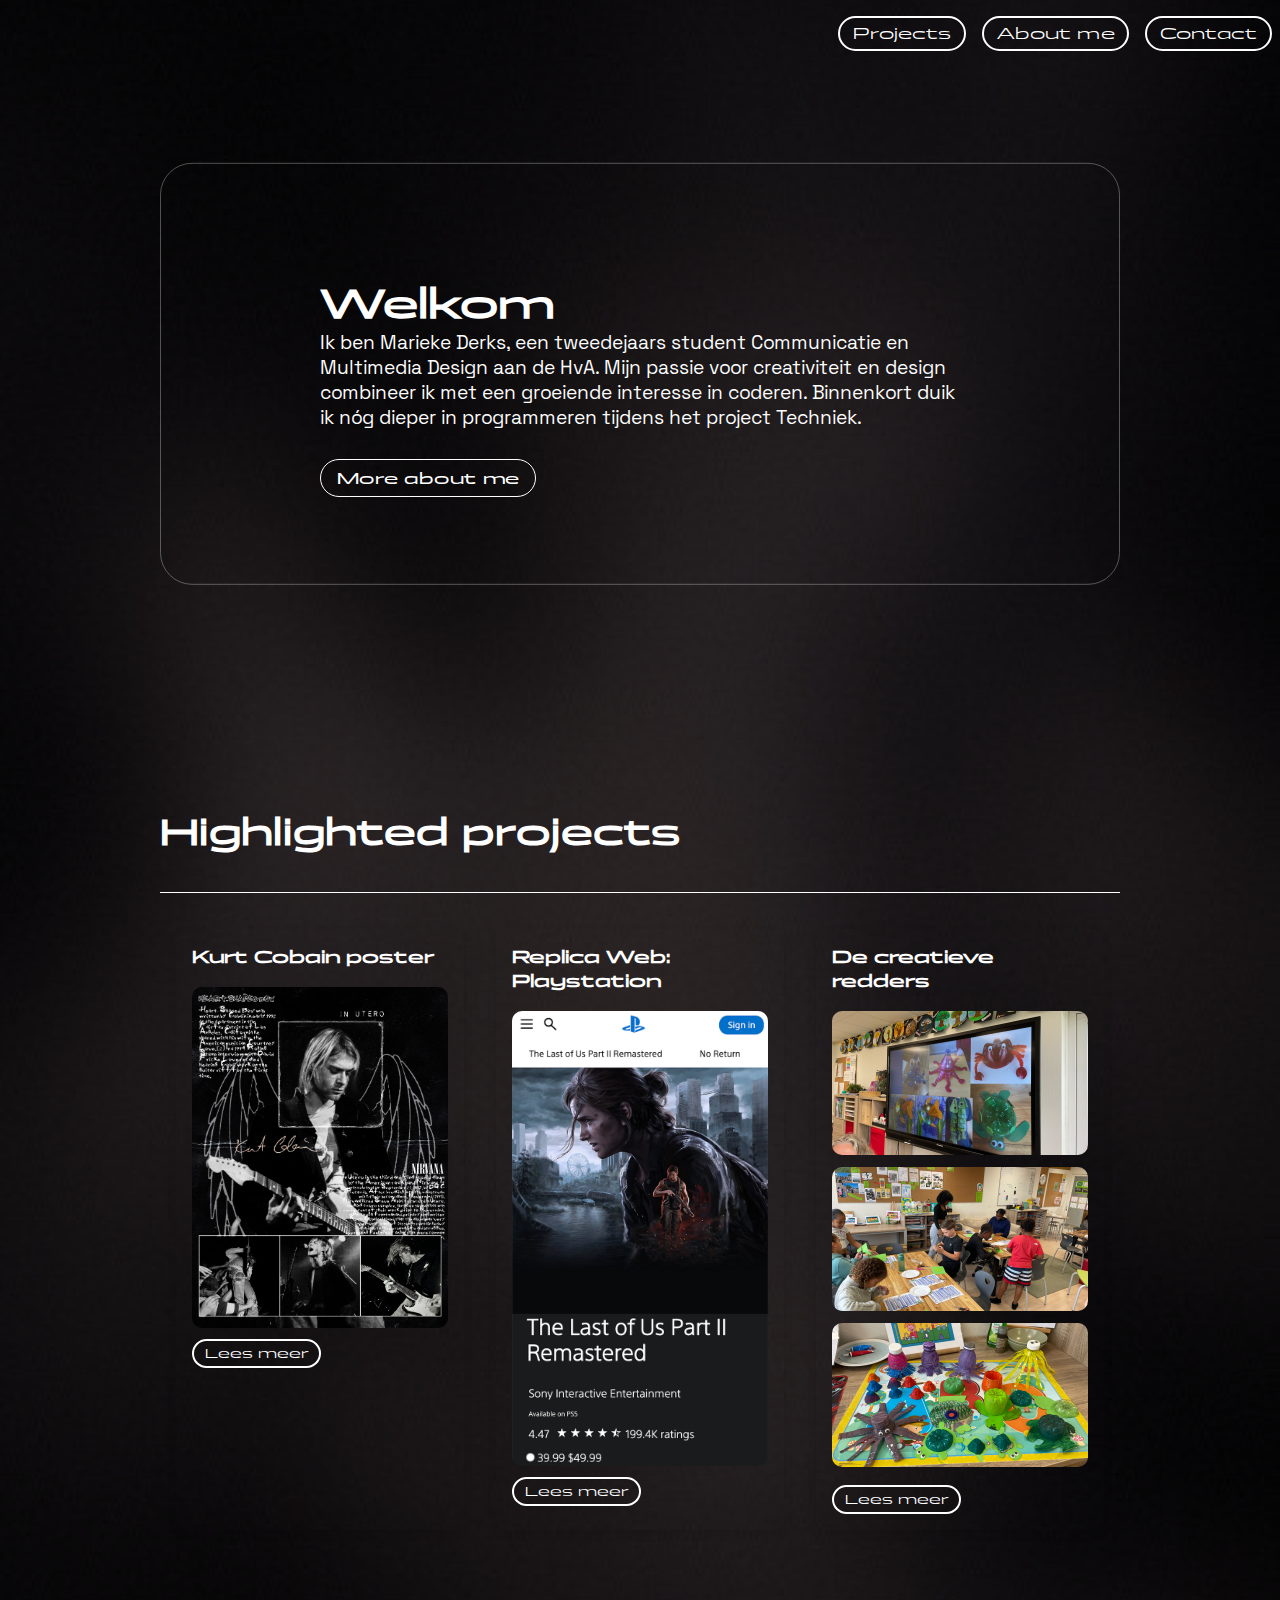
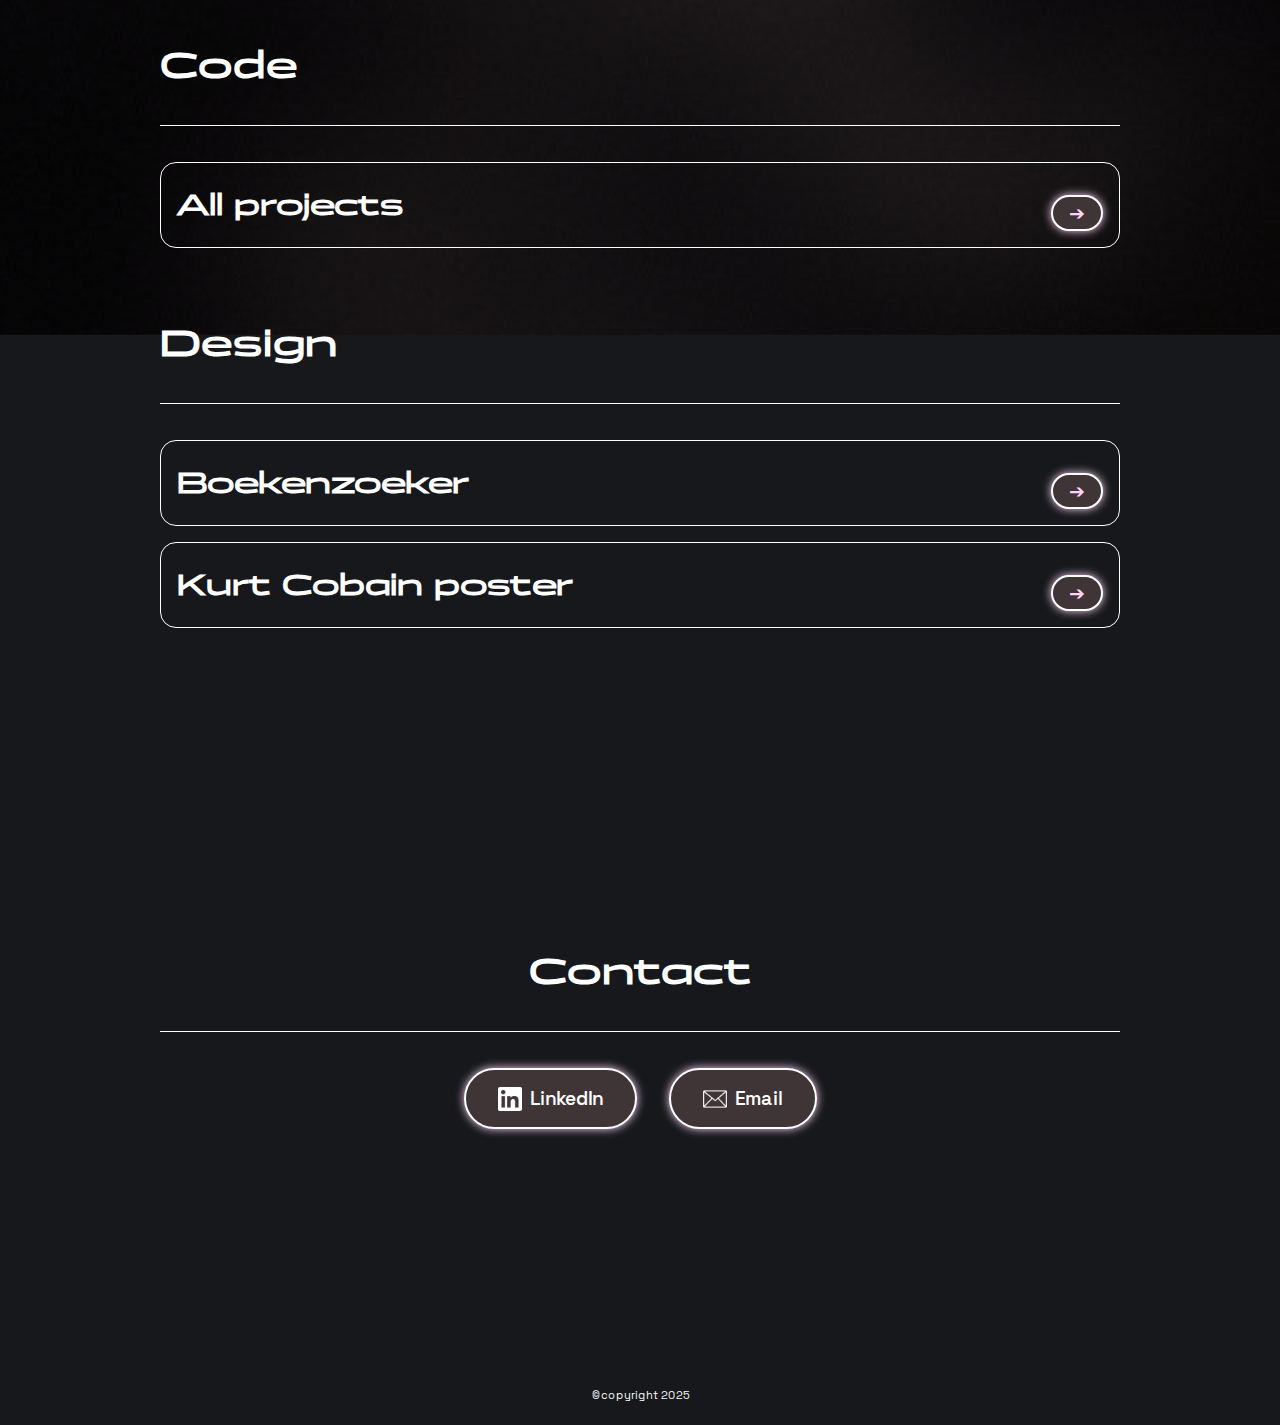
==== commit b16d7b42: "done (?)" ====
--- a/index.html
+++ b/index.html
@@ -10,6 +10,7 @@
   <header>
     <nav>
       <a href="#projects-section">Projects</a>
+      <a href="aboutme.html">About me</a>
       <a href="#contact-section">Contact</a>
     </nav>
   </header>
@@ -74,7 +75,9 @@
               <button class="close-dialog">&times;</button>
               <h3>Replica Web: Playstation</h3>
               <p>Vak: Frontend development
-                <br><br>In het tweede jaar van mijn studie combineerde ik HTML, CSS en JavaScript om een bestaande website na te maken. Ik koos de PlayStation-website, met de focus op de pagina's van de game The Last of Us. Ik begon met een mobiele versie en koos ervoor om de site responsive te maken, zodat deze op verschillende schermformaten goed functioneert. Dit project gaf mij een diepgaand inzicht in responsive design en de praktische toepassing ervan in moderne webontwikkeling.</p>
+                <br><br>In het tweede jaar van mijn studie combineerde ik HTML, CSS en JavaScript om een bestaande website na te maken. Ik koos de PlayStation-website, met de focus op de pagina's van de game The Last of Us. Ik begon met een mobiele versie en koos ervoor om de site responsive te maken, zodat deze op verschillende schermformaten goed functioneert. Dit project gaf mij een diepgaand inzicht in responsive design en de praktische toepassing ervan in moderne webontwikkeling.
+                <a href="https://mariekejd.github.io/fed-thelastofus/">Bekijk website</a></p>
+
             </div>
           </dialog>
         </div>
@@ -138,10 +141,11 @@
 
     </section>
 
-    <p class="copyright">@copyright 2025</p>
+    <p class="copyright">©copyright 2025</p>
 
   </footer>
 
   <script defer src="./script/script.js"></script>
+  <script defer src="./script/home.js"></script>
 </body>
 </html>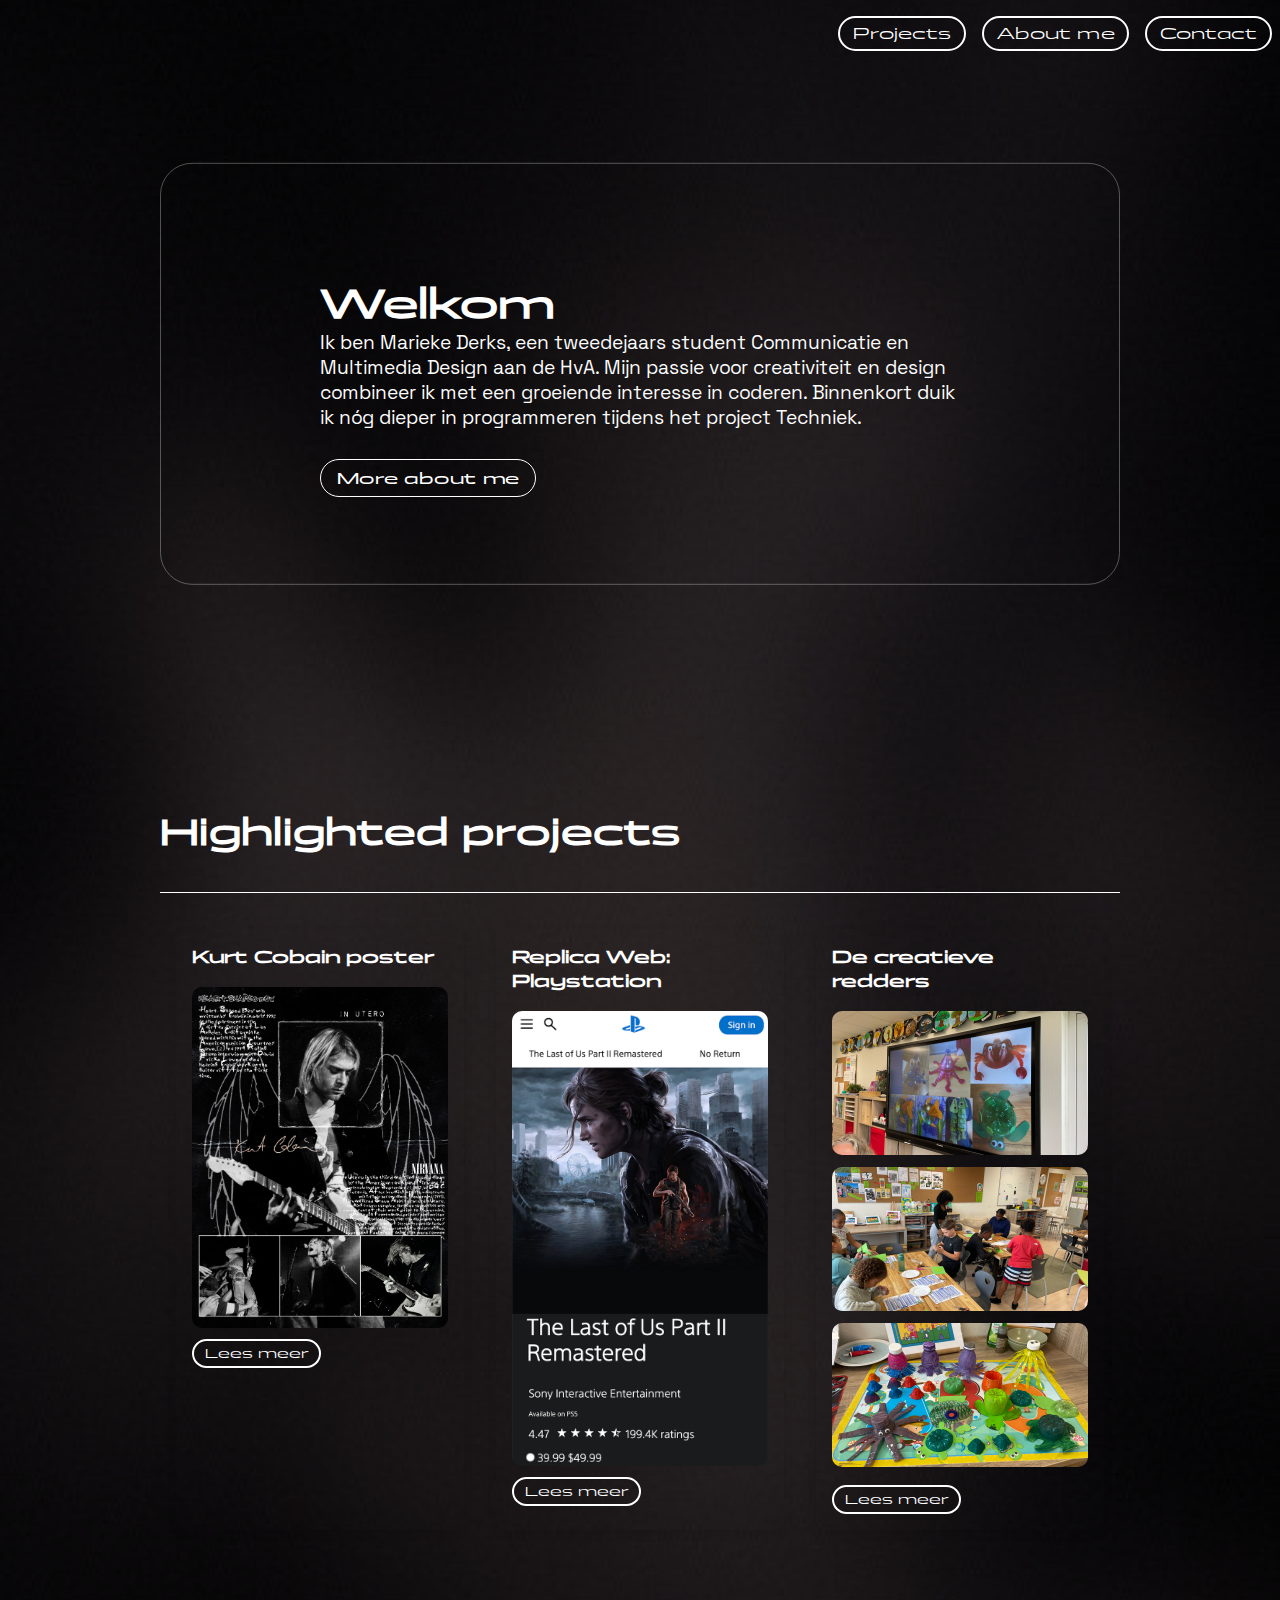
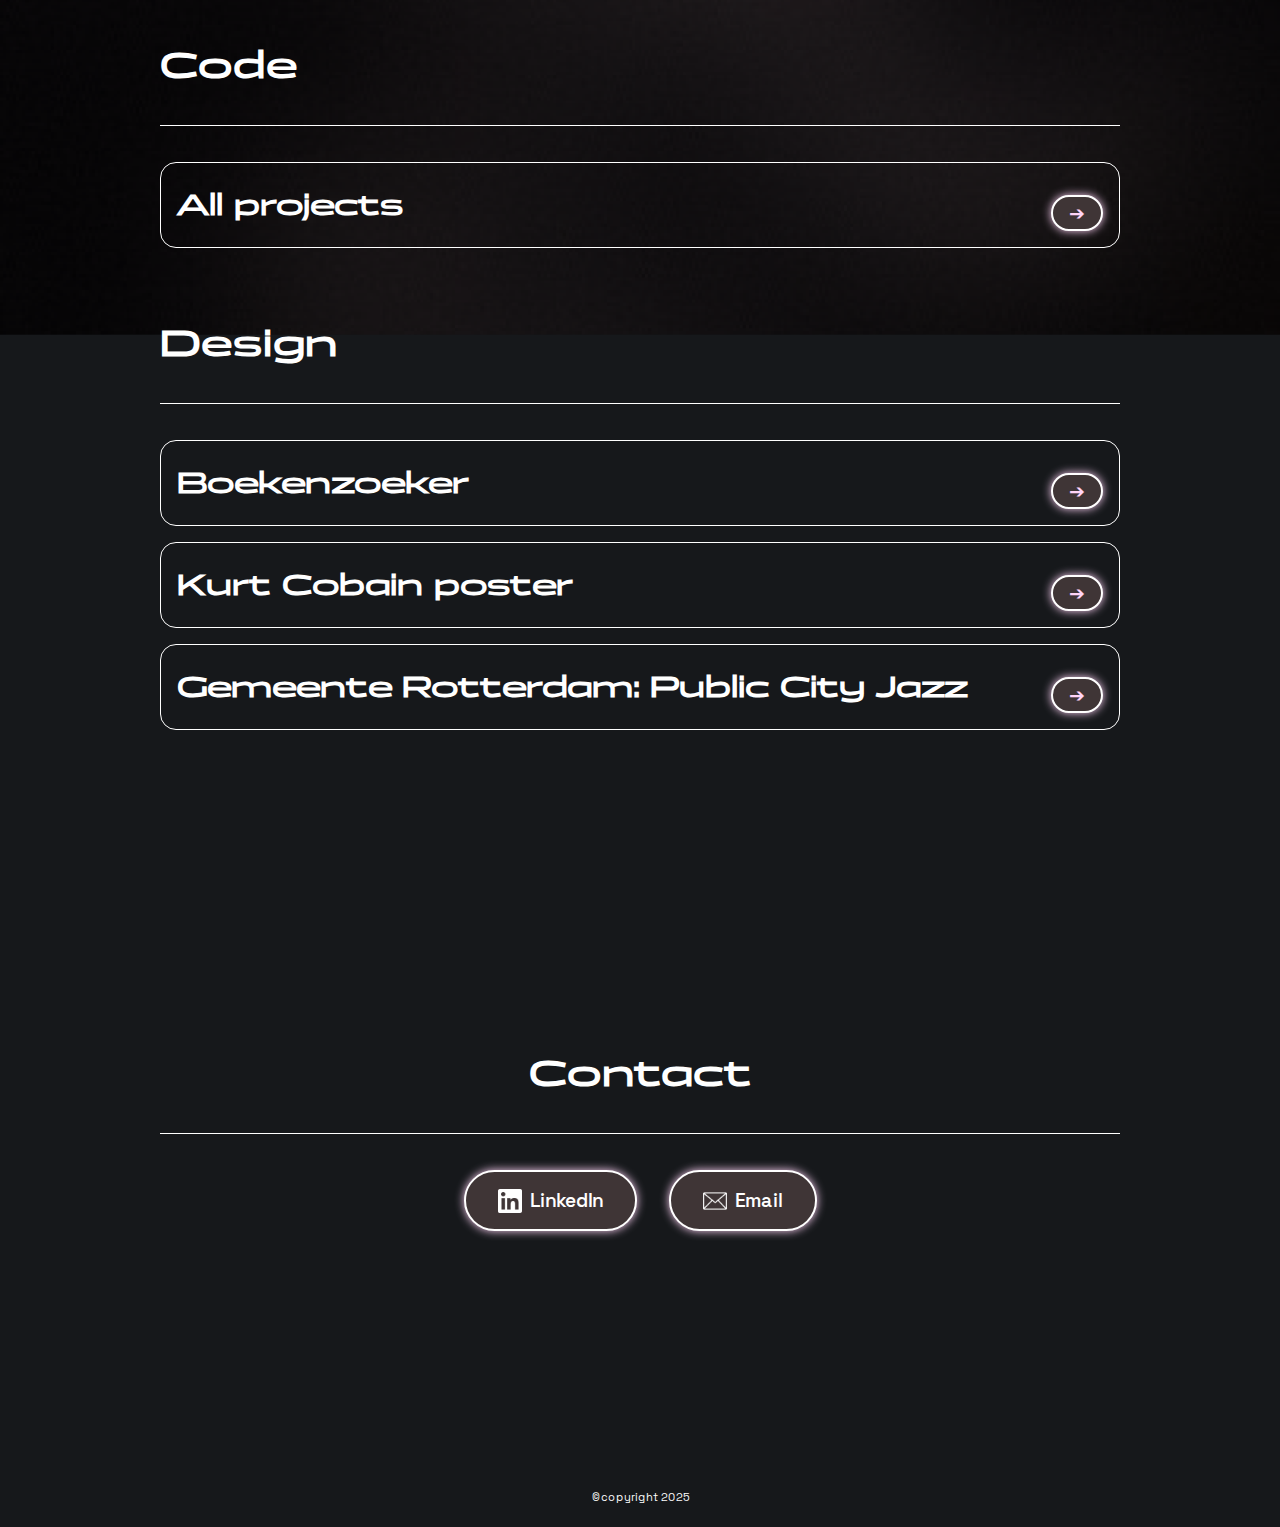
==== commit ed06304f: "new page" ====
--- a/index.html
+++ b/index.html
@@ -3,8 +3,9 @@
 <head>
   <meta charset="UTF-8">
   <meta name="viewport" content="width=device-width, initial-scale=1.0">
-  <title>Portfolio Marieke Derks</title>
+  <title>Welkom</title>
   <link href="./styles/styles.css" rel="stylesheet">
+  <link rel="icon" type="image/svg+xml" href="./images/web-logo.png"/>
 </head>
 <body>
   <header>
@@ -76,7 +77,7 @@
               <h3>Replica Web: Playstation</h3>
               <p>Vak: Frontend development
                 <br><br>In het tweede jaar van mijn studie combineerde ik HTML, CSS en JavaScript om een bestaande website na te maken. Ik koos de PlayStation-website, met de focus op de pagina's van de game The Last of Us. Ik begon met een mobiele versie en koos ervoor om de site responsive te maken, zodat deze op verschillende schermformaten goed functioneert. Dit project gaf mij een diepgaand inzicht in responsive design en de praktische toepassing ervan in moderne webontwikkeling.
-                <a href="https://mariekejd.github.io/fed-thelastofus/">Bekijk website</a></p>
+                <a href="https://mariekejd.github.io/fed-thelastofus/" target="_blank">Bekijk website</a></p>
 
             </div>
           </dialog>
@@ -119,6 +120,11 @@
         <h3>Kurt Cobain poster</h3>
         <a href="poster.html" class="button"></a>
       </div>
+
+      <div>
+        <h3>Gemeente Rotterdam: Public City Jazz</h3>
+        <a href="jazzclub.html" class="button"></a>
+      </div>
     </section>
 
 
@@ -129,11 +135,11 @@
     <section id="contact-section" class="contact">
       <h2>Contact</h2>
       <div class="contact-links">
-        <a href="https://www.linkedin.com/in/marieke-derks" target="_blank" class="contact-link">
+        <a href="https://www.linkedin.com/in/marieke-derks-46bb5528b/" target="_blank" class="contact-link">
           <img src="./images/linked-in-white.png" alt="LinkedIn">
           <p>LinkedIn</p>
         </a>
-        <a href="mailto:marieke.derks@example.com" class="contact-link">
+        <a href="mailto:marieke.derks@live.nl" class="contact-link">
           <img src="./images/mail-white-icon.png" alt="Email">
           <p>Email</p>
         </a>
--- a/styles/styles.css
+++ b/styles/styles.css
@@ -18,7 +18,8 @@
   animation: fadeInUp 1s ease-in-out forwards
 }
 img {
-  width: 100%
+  width: 100%;
+  height: auto;
 }
 @font-face {
   font-family: Panchang-Extralight;
@@ -133,6 +134,22 @@
 button:hover {
   background-color: #fff;
   color: #000
+}
+.button {
+  background: 0 0;
+  margin-top: .5em;
+  border: 2px solid #fff;
+  padding: .3em .8em;
+  border-radius: 1.5em;
+  color: #fff;
+  text-decoration: none;
+  transition: .3s;
+  font-family: 'panchang-regular', Arial;
+}
+
+.button:hover {
+  background-color: #fff;
+  color: #000;
 }
 header nav {
   display: flex;
@@ -178,16 +195,15 @@
     margin-left: 0
   }
 }
-@media (max-width:375px) {
+@media (max-width:444px) {
   header nav a {
     font-size: .875em;
-    padding: .3em .6em;
+    padding: .5em .75em;
     margin: .3em .2em
   }
   a.button,
   button {
-    font-size: .875em;
-    padding: .3em .6em
+    padding: .6em 1em
   }
 }
 h1,
@@ -280,8 +296,7 @@
   }
 
   .intro a {
-    padding: .3em .6em;
-    font-size: .8em;
+    padding: .5em 1em;
   }
 
   .intro video {
@@ -314,7 +329,7 @@
   display: flex;
   align-items: center;
   justify-content: center;
-  gap: 3rem;
+  gap: 5rem;
   flex-flow: column;
   position: relative;
   padding: 5em 10em;
@@ -322,6 +337,7 @@
 }
 .carousel2 {
   display: flex;
+  width: 100%;
   flex-wrap: nowrap;
   justify-content: center;
   align-items: center;
@@ -329,15 +345,13 @@
   transform: perspective(1000px);
 }
 .carousel2 .item {
-  width: 20%;
-  height: 250px;
-  max-width: 250px;
   /* background-color: white; */
   margin: 2px;
   transition: 0.5s;
   object-fit: cover;
   filter: brightness(1);
 }
+
 .carousel2 .item:hover {
   filter: brightness(1);
   transform: translateZ(170px) scaleY(1.2);
@@ -362,9 +376,18 @@
 
 .container .item {
   width: 20%;
-  height: 250px;
+  height: 300px;
   max-width: 250px;
+  object-fit: cover;
   /* ...existing code... */
+}
+
+.responsiveinspo{
+  display: none;
+}
+
+.container2{
+  display: none;
 }
 
 @media (max-width: 768px) {
@@ -382,6 +405,47 @@
     max-width: none;
   }
 }
+
+@media (max-width: 1000px) {
+
+  .container2{
+    display: block;
+  }
+  
+  .container {
+    display: none;
+  }
+
+  .responsiveinspo {
+    display: grid;
+    grid-template-columns: repeat(2, 1fr);
+    gap: 10px;
+  }
+
+  .responsiveinspo img {
+    width: 100%;
+    height: auto;
+    padding: .3em;
+    border-radius: 1em;
+    transition: 300ms;
+  }
+
+  .responsiveinspo img:hover {
+    filter: brightness(1);
+    transform: scale(1.1);
+    box-shadow: 0 0 10px #ffd4f7,0 4px 8px rgba(0,0,0,.1);
+    z-index: 1;
+  }
+
+  .container2{
+    margin: 3em;
+  }
+
+  .container2 h2{
+    padding-bottom: 1em;
+  }
+}
+
 
 .gallery img:nth-of-type(1){
   grid-area: 1 / 2 / 2 / 3;
@@ -422,15 +486,14 @@
   cursor: pointer
 }
 .me .profile {
-  max-width: 200px;
-  border-radius: 50%;
+  max-width: 300px;
   margin-left: 2em
 }
 #carousel-container {
   margin: 1em 10em
 }
 #toggle-carousel {
-  margin: 0 12em
+  margin: 0 9.7em
 }
 @media (max-width:768px) {
   .me, .intro {
@@ -441,7 +504,8 @@
   .me > .profile {
     margin-top: 2em;
     margin-left: 0em;
-    margin-bottom: 1em
+    margin-bottom: 1em;
+    max-width: 200px;
   }
   .me button {
     margin: 1em 0;
@@ -475,7 +539,8 @@
   cursor: pointer;
   display: flex;
   align-items: center;
-  justify-content: space-between
+  justify-content: space-between;
+  font-size: 1em;
 }
 #toggle-carousel::after {
   content: '';
@@ -684,10 +749,10 @@
   text-decoration: none;
   transition: .3s;
   position: absolute;
-  top: -40px;
-  right: -25px;
+  top: -55px;
+  right: -30px;
   cursor: pointer;
-  font-size: 1.5em;
+  font-size: 2em;
   border: none
 }
 .close-dialog:hover {
@@ -697,6 +762,15 @@
 body.dialog-open {
   overflow: hidden
 }
+
+.dialog-content a{
+  color: #ffd4f7;
+}
+
+.dialog-content:nth-of-type(2) > p{
+  padding-bottom: 4em;
+}
+
 .allprojects h2 {
   margin-bottom: 1em;
   border-bottom: 1px solid #fff;
@@ -921,6 +995,21 @@
   color: #000;
   box-shadow: 0 0 20px #ffd4f7
 }
+
+.project-container a{
+  text-decoration: none;
+  color: white;
+  padding: .5em 1em;
+  border: 1px solid white;
+  border-radius: 2em;
+  transition: 300ms;
+}
+
+.project-container a:hover{
+  background-color: white;
+  color: black;
+}
+
 .project-info,
 .project-info2,
 .project-info3,
@@ -949,7 +1038,7 @@
   margin-left: auto;
   margin-right: auto
 }
-.project-info2 img {
+/* .project-info2 img {
   width: 100%;
   max-width: 300px;
   border-radius: 10px;
@@ -957,7 +1046,7 @@
   display: block;
   margin-left: auto;
   margin-right: auto
-}
+} */
 .flex-row {
   display: flex;
   flex-direction: row;
@@ -1045,10 +1134,13 @@
 .project-details{
   display: flex;
   flex-direction: row;
+  margin-bottom: 7em;
 }
 
 .project-details img{
-  width: 50%;
+  width: 100%;
+  max-width: 50%;
+  height: 100%;
   margin: 0 2em;
   border-radius: 1em;
 }
@@ -1074,15 +1166,30 @@
   border-radius: 1em;
 }
 
-@media (max-width:768px) {
+.boekbutton{
+  text-decoration: none;
+  color: white;
+  border: 1px solid white;
+  border-radius: 2em;
+  padding: .5em 1em;
+  font-family: 'panchang-regular', Arial;
+  margin: 5em 10em;
+
+}
+
+@media (max-width: 1033px) and (min-width: 769px) {
+
   .project-details {
     flex-direction: column;
     flex: 1;
     margin: 2em 4em;
+    margin-bottom: 7em;
 }
 
   .project-details img {
     width: 100%;
+    max-width: 80%;
+    height: auto;
     margin: 0;
     margin-bottom: 2em;
   }
@@ -1100,23 +1207,28 @@
     width: 100%;
     height: auto;
   }
-}
-
-@media (max-width:375px) {
+
+  /* ...existing code... */
+}
+
+@media (max-width:768px) {
   .project-details {
     flex-direction: column;
     flex: 1;
-    margin: 2em 3em;
+    margin: 2em 4em;
+    margin-bottom: 7em;
 }
 
   .project-details img {
     width: 100%;
+    max-width: 80%;
+    height: auto;
     margin: 0;
     margin-bottom: 2em;
   }
 
   .design-title {
-    margin-left: 1.55em;
+    margin-left: 1.6em;
   }
 
   .project-imgs {
@@ -1127,6 +1239,43 @@
   .project-imgs img {
     width: 100%;
     height: auto;
+  }
+}
+
+@media (max-width:375px) {
+  .project-details {
+    flex-direction: column;
+    flex: 1;
+    margin: 2em 3em;
+    margin-bottom: 10em;
+}
+
+  .project-details img {
+    width: 100%;
+    max-width: 90%;
+    height: auto;
+    margin: 0;
+    margin-bottom: 2em;
+  }
+
+  .design-title {
+    margin-left: 1.55em;
+  }
+
+  .project-imgs {
+    flex-direction: column;
+    gap: 1em;
+  }
+
+  .project-imgs img {
+    width: 100%;
+    height: auto;
+  }
+
+  .button{
+    font-size: .8em;
+    padding: 0.5em 1em;
+
   }
 }
 
@@ -1137,3 +1286,54 @@
   padding-top: 6em;
 }
 
+@media (max-width: 768px) {
+  .open-dialog {
+    font-size: 1em;
+    padding: 0.5em 1em;
+  }
+}
+
+@media (max-width: 375px) {
+  .open-dialog {
+    font-size: 1em;
+    padding: 0.5em 1em;
+  }
+}
+
+.images{
+  margin: 5em 12em;
+  display: flex;
+  flex-direction: row;
+}
+
+.images img{
+  border-radius: .5em;
+  width: 35%;
+  padding-right: 2em;
+}
+
+@media (max-width: 768px) {
+  .images {
+    margin: 3em 5em;
+    flex-direction: column;
+  }
+
+  .images img{
+    margin-top: 2em;
+    border-radius: .5em;
+    width: 100%;
+    padding-right: 0;
+  }
+}
+
+@media (max-width: 375px) {
+  .images {
+    margin: 1em 3em;
+    flex-direction: column;
+  }
+
+  .images img{
+    width: 100%;
+    padding-right: 0;
+  }
+}